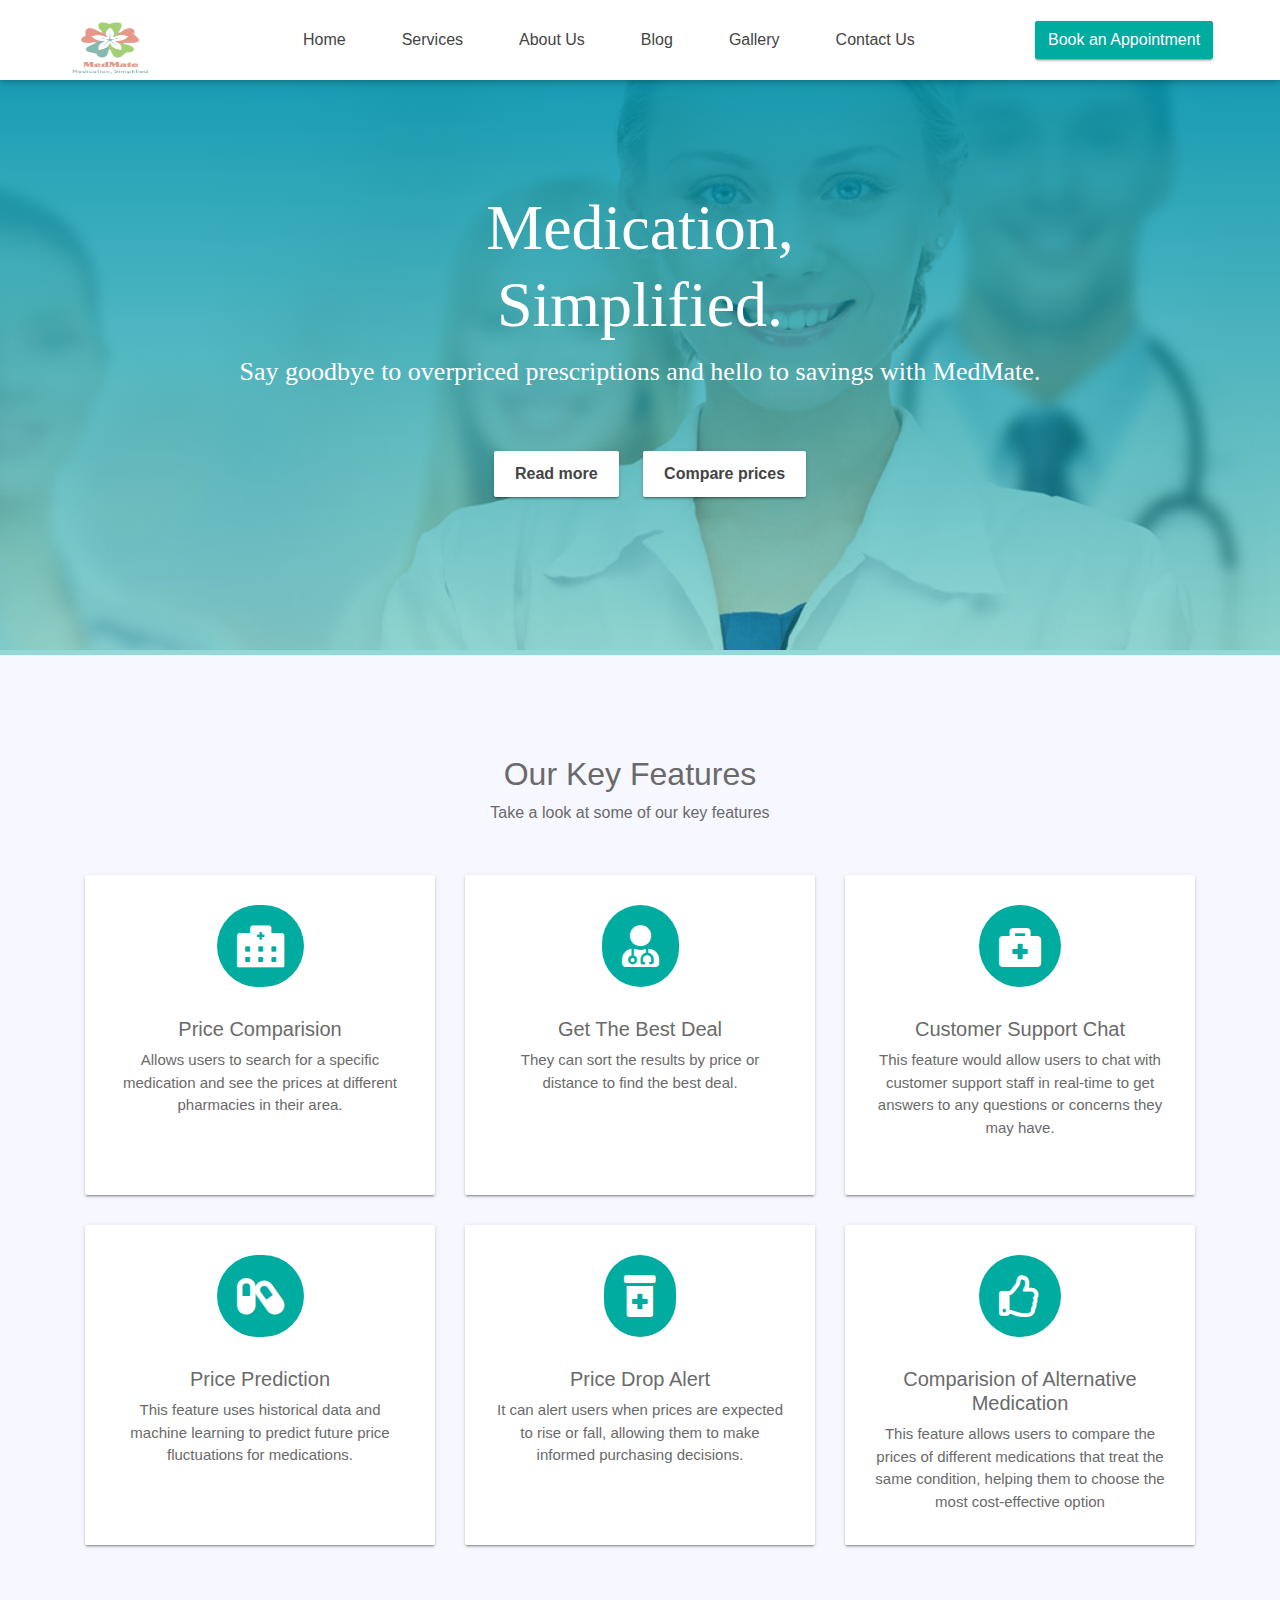
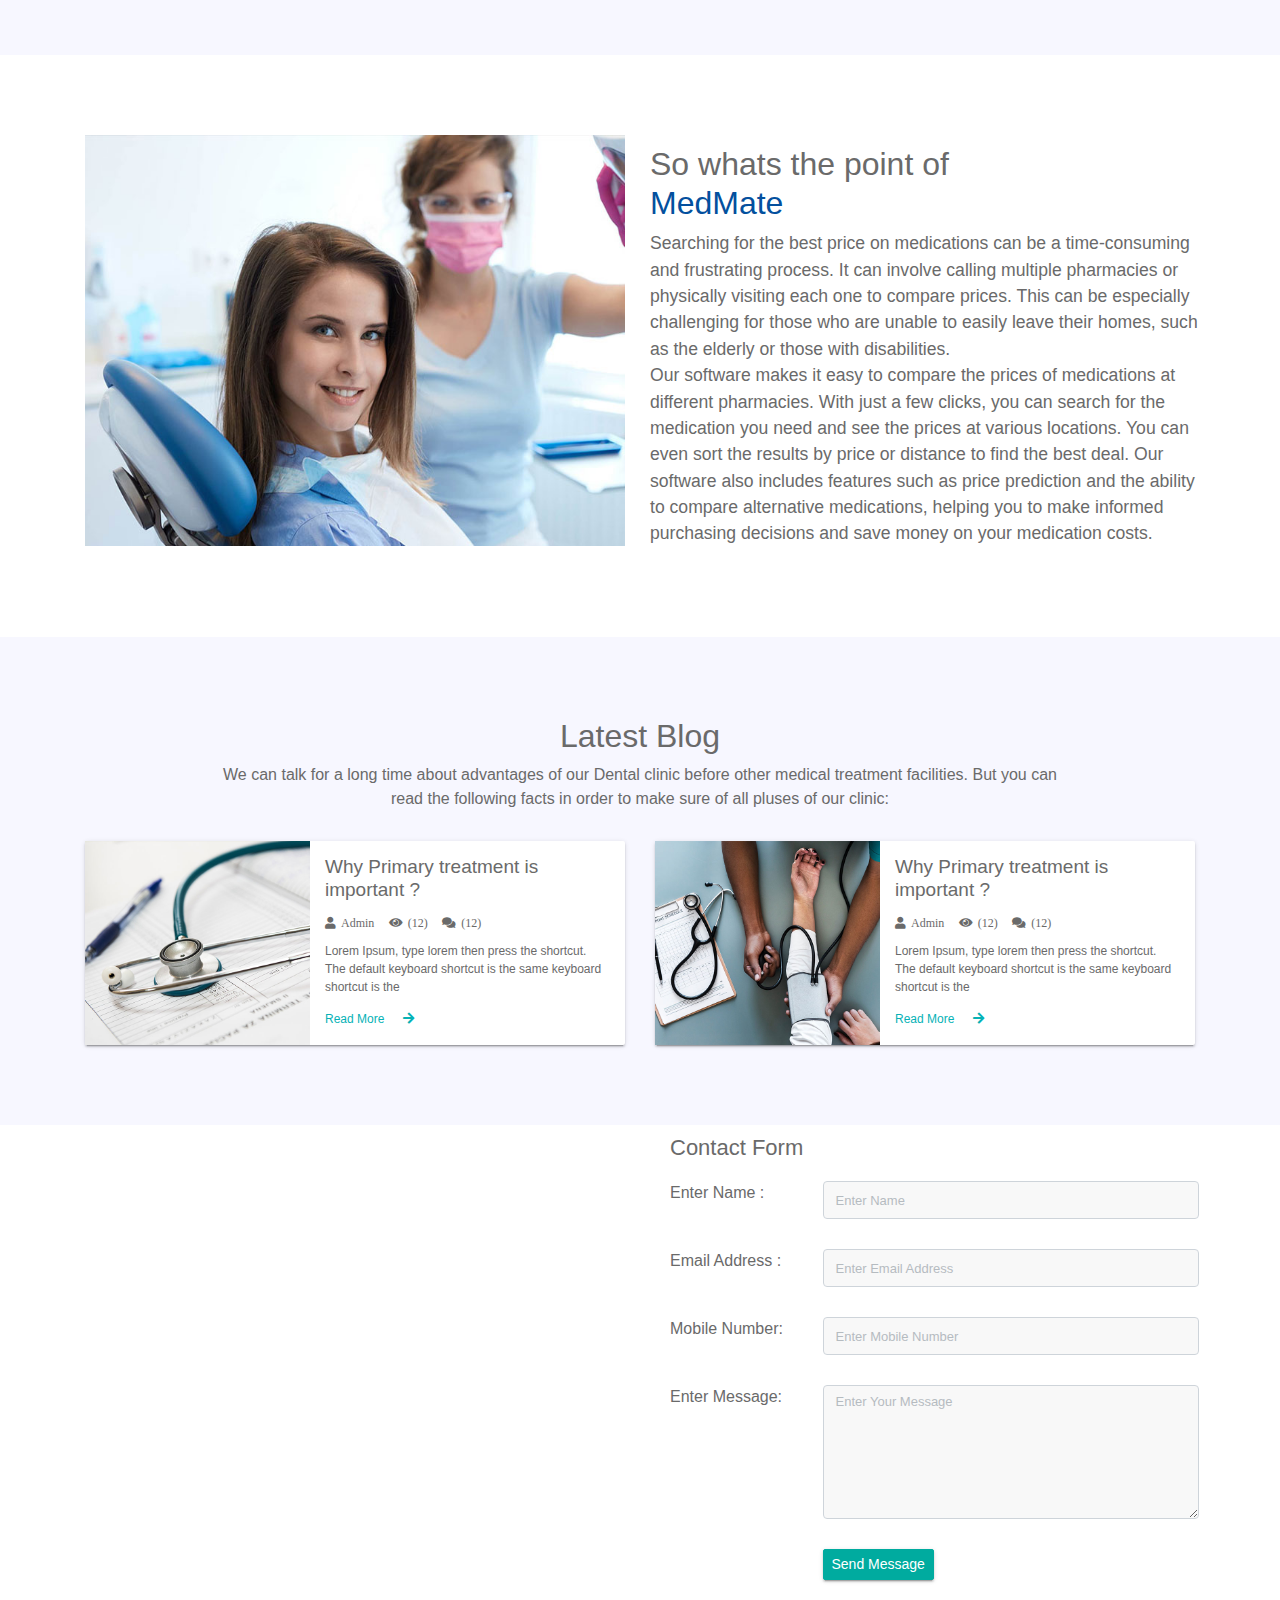
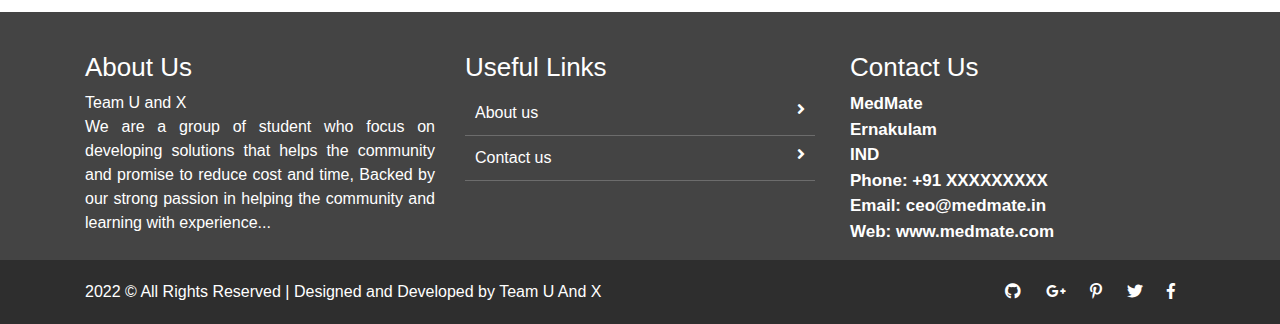
==== index.html @ 4f88c8b8 "first commit" ====
<!doctype html>
<html lang="en">

<head>
    <meta charset="utf-8">
    <meta name="viewport" content="width=device-width, initial-scale=1, shrink-to-fit=no">
    <title> MedMate</title>
    <link rel="shortcut icon" href="assets\images\title_logo.png" type="image/x-icon">
    <link rel="shortcut icon" href="assets/images/fav.jpg">
    <link rel="stylesheet" href="assets/css/bootstrap.min.css">
    <link rel="stylesheet" href="assets/css/fontawsom-all.min.css">
    <link rel="stylesheet" href="assets/plugins/slider/css/owl.carousel.min.css">
    <link rel="stylesheet" href="assets/plugins/slider/css/owl.theme.default.css">
    <link rel="stylesheet" type="text/css" href="assets/css/style.css" />
</head>

<body>

    <!--Header--->
    <header id="menu-jk">

        <div id="nav-head" class="header-nav">
            <div class="container">
                <div class="row">
                    <div class="col-lg-2 col-md-3 no-padding col-sm-12 nav-img">
                        <img src="assets/images/logo.jpg"  id="logo" alt="">
                        <a data-toggle="collapse" data-target="#menu" href="#menu"><i
                                class="fas d-block d-md-none small-menu fa-bars"></i></a>
                    </div>
                    <div id="menu" class="col-lg-8 col-md-9 d-none d-md-block nav-item">
                        <ul>
                            <li><a href="#">Home</a></li>
                            <li><a href="#services">Services</a></li>
                            <li><a href="#about_us">About Us</a></li>
                            <li><a href="#blog">Blog</a></li>
                            <li><a href="#gallery">Gallery</a></li>
                            <li><a href="#contact_us">Contact Us</a></li>
                        </ul>
                    </div>
                    <div class="col-sm-2 d-none d-lg-block appoint">
                        <form action="appointment.html"><button class="btn btn-success">Book an Appointment</button></form>
                    </div>
                </div>

            </div>
        </div>
    </header>


    <!--Slider-->
    <div class="slider container-fluid">
        <ul id="slider">
            <li data-active="1" data-background="assets/images/slider/slider_1.jpg">
                <div class="slider-layer">
                    <div class="container">
                        <h1 class="animated  fadeInRightBig ">Medication,<br>Simplified.</h1>
                        <p class="animated  fadeInLeftBig">Say goodbye to overpriced prescriptions and hello to savings
                            with MedMate.</p>
                        <span class="animated  fadeInLeftBig "></span>
                        <div class="animated fadeInUpBig buttn-row">
                            <div class="btn">Read more</div>
                            <div class="btn">Compare prices</div>
                        </div>
                    </div>
                </div>
            </li>

        </ul>
    </div>
    <!-- Key Features -->

    <section id="services" class="key-features">
        <div class="container">
            <div class="inner-title">

                <h2>Our Key Features</h2>
                <p>Take a look at some of our key features</p>
            </div>

            <div class="row">
                <div class="col-md-4 col-sm-6 "id="card" >
                    <div class="single-key">
                        <i class="fas fa-hospital-alt"></i>
                        <h5>Price Comparision</h5>
                        <p> Allows users to search for a specific medication and see the prices at different pharmacies
                            in their area.</p>
                    </div>
                </div>

                <div class="col-md-4 col-sm-6">
                    <div class="single-key">
                        <i class="fas fa-user-md"></i>
                        <h5>Get The Best Deal</h5>
                        <p> They can sort the results by price or distance to find the best deal.</p>
                    </div>
                </div>

                <div class="col-md-4 col-sm-6" >
                    <div class="single-key">
                        <i class="fas fa-briefcase-medical"></i>
                        <h5>Customer Support Chat</h5>
                        <p>This feature would allow users to chat with customer support staff in real-time to get
                            answers to any questions or concerns they may have.</p>
                    </div>
                </div>

                <div class="col-md-4 col-sm-6">
                    <div class="single-key">
                        <i class="fas fa-capsules"></i>
                        <h5>Price Prediction</h5>
                        <p>This feature uses historical data and machine learning to predict future price fluctuations
                            for medications.</p>
                    </div>
                </div>

                <div class="col-md-4 col-sm-6">
                    <div class="single-key">
                        <i class="fas fa-prescription-bottle-alt"></i>
                        <h5>Price Drop Alert</h5>
                        <p>It can alert users when prices are expected to rise or fall, allowing them to make informed
                            purchasing decisions.</p>
                    </div>
                </div>



                <div class="col-md-4 col-sm-6">
                    <div class="single-key">
                        <i class="far fa-thumbs-up"></i>
                        <h5>Comparision of Alternative Medication</h5>
                        <p>This feature allows users to compare the prices of different medications that treat the same
                            condition, helping them to choose the most cost-effective option</p>
                    </div>
                </div>
            </div>






        </div>

    </section>

    <!-- ################# With Medical Starts Here#######################--->

    <section id="about_us" class="with-medical">
        <div class="container">
            <div class="row">
                <div class="col-lg-6 col-md-12">
                    <img src="assets/images/why.jpg" alt="">
                </div>
                <div class="col-lg-6 col-md-12 txtr">
                    <h4>So whats the point of <br>
                        <span>MedMate</span>
                    </h4>
                    <p>Searching for the best price on medications can be a time-consuming and frustrating process. It
                        can involve calling multiple pharmacies or physically visiting each one to compare prices. This
                        can be especially challenging for those who are unable to easily leave their homes, such as the
                        elderly or those with disabilities.</p>
                    <p>Our software makes it easy to compare the prices of medications at different pharmacies. With
                        just a few clicks, you can search for the medication you need and see the prices at various
                        locations. You can even sort the results by price or distance to find the best deal. Our
                        software also includes features such as price prediction and the ability to compare alternative
                        medications, helping you to make informed purchasing decisions and save money on your medication
                        costs. </p>
                </div>

            </div>
        </div>
    </section>




    <!--  ************************* Blog Starts Here ************************** -->
    <div id="blog" class="blog">
        <div class="row session-title">
            <h2>Latest Blog</h2>
            <p>We can talk for a long time about advantages of our Dental clinic before other medical treatment
                facilities.
                But you can read the following facts in order to make sure of all pluses of our clinic:</p>
        </div>
        <div class="container">
            <div class="row">
                <div class="col-md-6 col-sm-12">
                    <div class="blog-singe no-margin row">
                        <div class="col-sm-5 blog-img-tab">
                            <img src="assets/images/blog/blog_01.jpg" alt="">
                        </div>
                        <div class="col-sm-7 blog-content-tab">
                            <h2>Why Primary treatment is important ?</h2>
                            <p><i class="fas fa-user"><small>Admin</small></i> <i
                                    class="fas fa-eye"><small>(12)</small></i> <i
                                    class="fas fa-comments"><small>(12)</small></i></p>
                            <p class="blog-desic">Lorem Ipsum, type lorem then press the shortcut. The default keyboard
                                shortcut is the same keyboard shortcut is the </p>
                            <a href="blog_single.html">Read More <i class="fas fa-arrow-right"></i></a>
                        </div>
                    </div>
                </div>
                <div class="col-md-6 col-sm-12">
                    <div class="blog-singe no-margin row">
                        <div class="col-sm-5 blog-img-tab">
                            <img src="assets/images/blog/blog_02.jpg" alt="">
                        </div>
                        <div class="col-sm-7 blog-content-tab">
                            <h2>Why Primary treatment is important ?</h2>
                            <p><i class="fas fa-user"><small>Admin</small></i> <i
                                    class="fas fa-eye"><small>(12)</small></i> <i
                                    class="fas fa-comments"><small>(12)</small></i></p>
                            <p class="blog-desic">Lorem Ipsum, type lorem then press the shortcut. The default keyboard
                                shortcut is the same keyboard shortcut is the </p>
                            <a href="blog_single.html">Read More <i class="fas fa-arrow-right"></i></a>
                        </div>
                    </div>
                </div>
            </div>
        </div>
    </div>

    <!-- ######## Blog End ####### -->

    <!--  ************************* Contact Us Starts Here ************************** -->

    <section id="contact_us" class="contact-us-single">
        <div class="row no-margin">
            <div class="col-sm-6 no-padding">
                <iframe style="width:100%"
                    src="https://www.google.com/maps/embed?pb=!1m14!1m12!1m3!1d249759.19784092825!2d79.10145254589841!3d12.009924873581818!2m3!1f0!2f0!3f0!3m2!1i1024!2i768!4f13.1!5e0!3m2!1sen!2sin!4v1448883859107"
                    height="480" frameborder="0" style="border:0" allowfullscreen></iframe>
            </div>
            <div class="col-sm-6 cop-ck">
                <h2>Contact Form</h2>
                <div class="row cf-ro">
                    <div class="col-sm-3"><label>Enter Name :</label></div>
                    <div class="col-sm-8"><input type="text" placeholder="Enter Name" name="name"
                            class="form-control input-sm"></div>
                </div>
                <div class="row cf-ro">
                    <div class="col-sm-3"><label>Email Address :</label></div>
                    <div class="col-sm-8"><input type="text" name="name" placeholder="Enter Email Address"
                            class="form-control input-sm"></div>
                </div>
                <div class="row cf-ro">
                    <div class="col-sm-3"><label>Mobile Number:</label></div>
                    <div class="col-sm-8"><input type="text" name="name" placeholder="Enter Mobile Number"
                            class="form-control input-sm"></div>
                </div>
                <div class="row cf-ro">
                    <div class="col-sm-3"><label>Enter Message:</label></div>
                    <div class="col-sm-8">
                        <textarea rows="5" placeholder="Enter Your Message" class="form-control input-sm"></textarea>
                    </div>
                </div>
                <div class="row cf-ro">
                    <div class="col-sm-3"><label></label></div>
                    <div class="col-sm-8">
                        <button class="btn btn-success btn-sm">Send Message</button>
                    </div>
                </div>
            </div>
        </div>
    </section>


    <!-- ################# Footer Starts Here#######################--->


    <footer class="footer">
        <div class="container">
            <div class="row">
                <div class="col-md-4 col-sm-12">
                    <h2>About Us</h2>
                    <p>
                        Team U and X
                    </p>
                    <p>We are a group of student who focus on developing solutions that helps the community and promise
                        to
                        reduce cost and
                        time, Backed by our strong passion in helping the community and learning with experience...
                    </p>
                </div>
                <div class="col-md-4 col-sm-12">
                    <h2>Useful Links</h2>
                    <ul class="list-unstyled link-list">
                        <li><a ui-sref="about" href="#/about">About us</a><i class="fa fa-angle-right"></i></li>
                        <li><a ui-sref="contact" href="#/contact">Contact us</a><i class="fa fa-angle-right"></i></li>
                    </ul>
                </div>
                <div class="col-md-4 col-sm-12 map-img">
                    <h2>Contact Us</h2>
                    <address class="md-margin-bottom-40">
                        MedMate <br>
                        Ernakulam <br>
                        IND <br>
                        Phone: +91 XXXXXXXXX <br>
                        Email: ceo@medmate.in<br>
                        Web: www.medmate.com
                    </address>

                </div>
            </div>
        </div>


    </footer>
    <div class="copy">
        <div class="container">
            <a href="index.html">2022 &copy; All Rights Reserved | Designed and Developed by
                Team U And X</a>

            <span>
                <a><i class="fab fa-github"></i></a>
                <a><i class="fab fa-google-plus-g"></i></a>
                <a><i class="fab fa-pinterest-p"></i></a>
                <a><i class="fab fa-twitter"></i></a>
                <a><i class="fab fa-facebook-f"></i></a>
            </span>
        </div>

    </div>

</body>

<script src="assets/js/jquery-3.2.1.min.js"></script>
<script src="assets/js/popper.min.js"></script>
<script src="assets/js/bootstrap.min.js"></script>
<script src="assets/plugins/scroll-fixed/jquery-scrolltofixed-min.js"></script>
<script src="assets/plugins/scroll-nav/js/jquery.easing.min.js"></script>
<script src="assets/plugins/scroll-nav/js/scrolling-nav.js"></script>
<script src="assets/js/script.js"></script>


</html>
---- assets/css/fontawsom-all.min.css ----
/*!
 * Font Awesome Free 5.3.1 by @fontawesome - https://fontawesome.com
 * License - https://fontawesome.com/license/free (Icons: CC BY 4.0, Fonts: SIL OFL 1.1, Code: MIT License)
 */
.fa,.fab,.fal,.far,.fas{-moz-osx-font-smoothing:grayscale;-webkit-font-smoothing:antialiased;display:inline-block;font-style:normal;font-variant:normal;text-rendering:auto;line-height:1}.fa-lg{font-size:1.33333em;line-height:.75em;vertical-align:-.0667em}.fa-xs{font-size:.75em}.fa-sm{font-size:.875em}.fa-1x{font-size:1em}.fa-2x{font-size:2em}.fa-3x{font-size:3em}.fa-4x{font-size:4em}.fa-5x{font-size:5em}.fa-6x{font-size:6em}.fa-7x{font-size:7em}.fa-8x{font-size:8em}.fa-9x{font-size:9em}.fa-10x{font-size:10em}.fa-fw{text-align:center;width:1.25em}.fa-ul{list-style-type:none;margin-left:2.5em;padding-left:0}.fa-ul>li{position:relative}.fa-li{left:-2em;position:absolute;text-align:center;width:2em;line-height:inherit}.fa-border{border:.08em solid #eee;border-radius:.1em;padding:.2em .25em .15em}.fa-pull-left{float:left}.fa-pull-right{float:right}.fa.fa-pull-left,.fab.fa-pull-left,.fal.fa-pull-left,.far.fa-pull-left,.fas.fa-pull-left{margin-right:.3em}.fa.fa-pull-right,.fab.fa-pull-right,.fal.fa-pull-right,.far.fa-pull-right,.fas.fa-pull-right{margin-left:.3em}.fa-spin{animation:fa-spin 2s infinite linear}.fa-pulse{animation:fa-spin 1s infinite steps(8)}@keyframes fa-spin{0%{transform:rotate(0deg)}to{transform:rotate(1turn)}}.fa-rotate-90{-ms-filter:"progid:DXImageTransform.Microsoft.BasicImage(rotation=1)";transform:rotate(90deg)}.fa-rotate-180{-ms-filter:"progid:DXImageTransform.Microsoft.BasicImage(rotation=2)";transform:rotate(180deg)}.fa-rotate-270{-ms-filter:"progid:DXImageTransform.Microsoft.BasicImage(rotation=3)";transform:rotate(270deg)}.fa-flip-horizontal{-ms-filter:"progid:DXImageTransform.Microsoft.BasicImage(rotation=0, mirror=1)";transform:scaleX(-1)}.fa-flip-vertical{transform:scaleY(-1)}.fa-flip-horizontal.fa-flip-vertical,.fa-flip-vertical{-ms-filter:"progid:DXImageTransform.Microsoft.BasicImage(rotation=2, mirror=1)"}.fa-flip-horizontal.fa-flip-vertical{transform:scale(-1)}:root .fa-flip-horizontal,:root .fa-flip-vertical,:root .fa-rotate-90,:root .fa-rotate-180,:root .fa-rotate-270{-webkit-filter:none;filter:none}.fa-stack{display:inline-block;height:2em;line-height:2em;position:relative;vertical-align:middle;width:2em}.fa-stack-1x,.fa-stack-2x{left:0;position:absolute;text-align:center;width:100%}.fa-stack-1x{line-height:inherit}.fa-stack-2x{font-size:2em}.fa-inverse{color:#fff}.fa-500px:before{content:"\f26e"}.fa-accessible-icon:before{content:"\f368"}.fa-accusoft:before{content:"\f369"}.fa-ad:before{content:"\f641"}.fa-address-book:before{content:"\f2b9"}.fa-address-card:before{content:"\f2bb"}.fa-adjust:before{content:"\f042"}.fa-adn:before{content:"\f170"}.fa-adversal:before{content:"\f36a"}.fa-affiliatetheme:before{content:"\f36b"}.fa-air-freshener:before{content:"\f5d0"}.fa-algolia:before{content:"\f36c"}.fa-align-center:before{content:"\f037"}.fa-align-justify:before{content:"\f039"}.fa-align-left:before{content:"\f036"}.fa-align-right:before{content:"\f038"}.fa-alipay:before{content:"\f642"}.fa-allergies:before{content:"\f461"}.fa-amazon:before{content:"\f270"}.fa-amazon-pay:before{content:"\f42c"}.fa-ambulance:before{content:"\f0f9"}.fa-american-sign-language-interpreting:before{content:"\f2a3"}.fa-amilia:before{content:"\f36d"}.fa-anchor:before{content:"\f13d"}.fa-android:before{content:"\f17b"}.fa-angellist:before{content:"\f209"}.fa-angle-double-down:before{content:"\f103"}.fa-angle-double-left:before{content:"\f100"}.fa-angle-double-right:before{content:"\f101"}.fa-angle-double-up:before{content:"\f102"}.fa-angle-down:before{content:"\f107"}.fa-angle-left:before{content:"\f104"}.fa-angle-right:before{content:"\f105"}.fa-angle-up:before{content:"\f106"}.fa-angry:before{content:"\f556"}.fa-angrycreative:before{content:"\f36e"}.fa-angular:before{content:"\f420"}.fa-ankh:before{content:"\f644"}.fa-app-store:before{content:"\f36f"}.fa-app-store-ios:before{content:"\f370"}.fa-apper:before{content:"\f371"}.fa-apple:before{content:"\f179"}.fa-apple-alt:before{content:"\f5d1"}.fa-apple-pay:before{content:"\f415"}.fa-archive:before{content:"\f187"}.fa-archway:before{content:"\f557"}.fa-arrow-alt-circle-down:before{content:"\f358"}.fa-arrow-alt-circle-left:before{content:"\f359"}.fa-arrow-alt-circle-right:before{content:"\f35a"}.fa-arrow-alt-circle-up:before{content:"\f35b"}.fa-arrow-circle-down:before{content:"\f0ab"}.fa-arrow-circle-left:before{content:"\f0a8"}.fa-arrow-circle-right:before{content:"\f0a9"}.fa-arrow-circle-up:before{content:"\f0aa"}.fa-arrow-down:before{content:"\f063"}.fa-arrow-left:before{content:"\f060"}.fa-arrow-right:before{content:"\f061"}.fa-arrow-up:before{content:"\f062"}.fa-arrows-alt:before{content:"\f0b2"}.fa-arrows-alt-h:before{content:"\f337"}.fa-arrows-alt-v:before{content:"\f338"}.fa-assistive-listening-systems:before{content:"\f2a2"}.fa-asterisk:before{content:"\f069"}.fa-asymmetrik:before{content:"\f372"}.fa-at:before{content:"\f1fa"}.fa-atlas:before{content:"\f558"}.fa-atom:before{content:"\f5d2"}.fa-audible:before{content:"\f373"}.fa-audio-description:before{content:"\f29e"}.fa-autoprefixer:before{content:"\f41c"}.fa-avianex:before{content:"\f374"}.fa-aviato:before{content:"\f421"}.fa-award:before{content:"\f559"}.fa-aws:before{content:"\f375"}.fa-backspace:before{content:"\f55a"}.fa-backward:before{content:"\f04a"}.fa-balance-scale:before{content:"\f24e"}.fa-ban:before{content:"\f05e"}.fa-band-aid:before{content:"\f462"}.fa-bandcamp:before{content:"\f2d5"}.fa-barcode:before{content:"\f02a"}.fa-bars:before{content:"\f0c9"}.fa-baseball-ball:before{content:"\f433"}.fa-basketball-ball:before{content:"\f434"}.fa-bath:before{content:"\f2cd"}.fa-battery-empty:before{content:"\f244"}.fa-battery-full:before{content:"\f240"}.fa-battery-half:before{content:"\f242"}.fa-battery-quarter:before{content:"\f243"}.fa-battery-three-quarters:before{content:"\f241"}.fa-bed:before{content:"\f236"}.fa-beer:before{content:"\f0fc"}.fa-behance:before{content:"\f1b4"}.fa-behance-square:before{content:"\f1b5"}.fa-bell:before{content:"\f0f3"}.fa-bell-slash:before{content:"\f1f6"}.fa-bezier-curve:before{content:"\f55b"}.fa-bible:before{content:"\f647"}.fa-bicycle:before{content:"\f206"}.fa-bimobject:before{content:"\f378"}.fa-binoculars:before{content:"\f1e5"}.fa-birthday-cake:before{content:"\f1fd"}.fa-bitbucket:before{content:"\f171"}.fa-bitcoin:before{content:"\f379"}.fa-bity:before{content:"\f37a"}.fa-black-tie:before{content:"\f27e"}.fa-blackberry:before{content:"\f37b"}.fa-blender:before{content:"\f517"}.fa-blind:before{content:"\f29d"}.fa-blogger:before{content:"\f37c"}.fa-blogger-b:before{content:"\f37d"}.fa-bluetooth:before{content:"\f293"}.fa-bluetooth-b:before{content:"\f294"}.fa-bold:before{content:"\f032"}.fa-bolt:before{content:"\f0e7"}.fa-bomb:before{content:"\f1e2"}.fa-bone:before{content:"\f5d7"}.fa-bong:before{content:"\f55c"}.fa-book:before{content:"\f02d"}.fa-book-open:before{content:"\f518"}.fa-book-reader:before{content:"\f5da"}.fa-bookmark:before{content:"\f02e"}.fa-bowling-ball:before{content:"\f436"}.fa-box:before{content:"\f466"}.fa-box-open:before{content:"\f49e"}.fa-boxes:before{content:"\f468"}.fa-braille:before{content:"\f2a1"}.fa-brain:before{content:"\f5dc"}.fa-briefcase:before{content:"\f0b1"}.fa-briefcase-medical:before{content:"\f469"}.fa-broadcast-tower:before{content:"\f519"}.fa-broom:before{content:"\f51a"}.fa-brush:before{content:"\f55d"}.fa-btc:before{content:"\f15a"}.fa-bug:before{content:"\f188"}.fa-building:before{content:"\f1ad"}.fa-bullhorn:before{content:"\f0a1"}.fa-bullseye:before{content:"\f140"}.fa-burn:before{content:"\f46a"}.fa-buromobelexperte:before{content:"\f37f"}.fa-bus:before{content:"\f207"}.fa-bus-alt:before{content:"\f55e"}.fa-business-time:before{content:"\f64a"}.fa-buysellads:before{content:"\f20d"}.fa-calculator:before{content:"\f1ec"}.fa-calendar:before{content:"\f133"}.fa-calendar-alt:before{content:"\f073"}.fa-calendar-check:before{content:"\f274"}.fa-calendar-minus:before{content:"\f272"}.fa-calendar-plus:before{content:"\f271"}.fa-calendar-times:before{content:"\f273"}.fa-camera:before{content:"\f030"}.fa-camera-retro:before{content:"\f083"}.fa-cannabis:before{content:"\f55f"}.fa-capsules:before{content:"\f46b"}.fa-car:before{content:"\f1b9"}.fa-car-alt:before{content:"\f5de"}.fa-car-battery:before{content:"\f5df"}.fa-car-crash:before{content:"\f5e1"}.fa-car-side:before{content:"\f5e4"}.fa-caret-down:before{content:"\f0d7"}.fa-caret-left:before{content:"\f0d9"}.fa-caret-right:before{content:"\f0da"}.fa-caret-square-down:before{content:"\f150"}.fa-caret-square-left:before{content:"\f191"}.fa-caret-square-right:before{content:"\f152"}.fa-caret-square-up:before{content:"\f151"}.fa-caret-up:before{content:"\f0d8"}.fa-cart-arrow-down:before{content:"\f218"}.fa-cart-plus:before{content:"\f217"}.fa-cc-amazon-pay:before{content:"\f42d"}.fa-cc-amex:before{content:"\f1f3"}.fa-cc-apple-pay:before{content:"\f416"}.fa-cc-diners-club:before{content:"\f24c"}.fa-cc-discover:before{content:"\f1f2"}.fa-cc-jcb:before{content:"\f24b"}.fa-cc-mastercard:before{content:"\f1f1"}.fa-cc-paypal:before{content:"\f1f4"}.fa-cc-stripe:before{content:"\f1f5"}.fa-cc-visa:before{content:"\f1f0"}.fa-centercode:before{content:"\f380"}.fa-certificate:before{content:"\f0a3"}.fa-chalkboard:before{content:"\f51b"}.fa-chalkboard-teacher:before{content:"\f51c"}.fa-charging-station:before{content:"\f5e7"}.fa-chart-area:before{content:"\f1fe"}.fa-chart-bar:before{content:"\f080"}.fa-chart-line:before{content:"\f201"}.fa-chart-pie:before{content:"\f200"}.fa-check:before{content:"\f00c"}.fa-check-circle:before{content:"\f058"}.fa-check-double:before{content:"\f560"}.fa-check-square:before{content:"\f14a"}.fa-chess:before{content:"\f439"}.fa-chess-bishop:before{content:"\f43a"}.fa-chess-board:before{content:"\f43c"}.fa-chess-king:before{content:"\f43f"}.fa-chess-knight:before{content:"\f441"}.fa-chess-pawn:before{content:"\f443"}.fa-chess-queen:before{content:"\f445"}.fa-chess-rook:before{content:"\f447"}.fa-chevron-circle-down:before{content:"\f13a"}.fa-chevron-circle-left:before{content:"\f137"}.fa-chevron-circle-right:before{content:"\f138"}.fa-chevron-circle-up:before{content:"\f139"}.fa-chevron-down:before{content:"\f078"}.fa-chevron-left:before{content:"\f053"}.fa-chevron-right:before{content:"\f054"}.fa-chevron-up:before{content:"\f077"}.fa-child:before{content:"\f1ae"}.fa-chrome:before{content:"\f268"}.fa-church:before{content:"\f51d"}.fa-circle:before{content:"\f111"}.fa-circle-notch:before{content:"\f1ce"}.fa-city:before{content:"\f64f"}.fa-clipboard:before{content:"\f328"}.fa-clipboard-check:before{content:"\f46c"}.fa-clipboard-list:before{content:"\f46d"}.fa-clock:before{content:"\f017"}.fa-clone:before{content:"\f24d"}.fa-closed-captioning:before{content:"\f20a"}.fa-cloud:before{content:"\f0c2"}.fa-cloud-download-alt:before{content:"\f381"}.fa-cloud-upload-alt:before{content:"\f382"}.fa-cloudscale:before{content:"\f383"}.fa-cloudsmith:before{content:"\f384"}.fa-cloudversify:before{content:"\f385"}.fa-cocktail:before{content:"\f561"}.fa-code:before{content:"\f121"}.fa-code-branch:before{content:"\f126"}.fa-codepen:before{content:"\f1cb"}.fa-codiepie:before{content:"\f284"}.fa-coffee:before{content:"\f0f4"}.fa-cog:before{content:"\f013"}.fa-cogs:before{content:"\f085"}.fa-coins:before{content:"\f51e"}.fa-columns:before{content:"\f0db"}.fa-comment:before{content:"\f075"}.fa-comment-alt:before{content:"\f27a"}.fa-comment-dollar:before{content:"\f651"}.fa-comment-dots:before{content:"\f4ad"}.fa-comment-slash:before{content:"\f4b3"}.fa-comments:before{content:"\f086"}.fa-comments-dollar:before{content:"\f653"}.fa-compact-disc:before{content:"\f51f"}.fa-compass:before{content:"\f14e"}.fa-compress:before{content:"\f066"}.fa-concierge-bell:before{content:"\f562"}.fa-connectdevelop:before{content:"\f20e"}.fa-contao:before{content:"\f26d"}.fa-cookie:before{content:"\f563"}.fa-cookie-bite:before{content:"\f564"}.fa-copy:before{content:"\f0c5"}.fa-copyright:before{content:"\f1f9"}.fa-couch:before{content:"\f4b8"}.fa-cpanel:before{content:"\f388"}.fa-creative-commons:before{content:"\f25e"}.fa-creative-commons-by:before{content:"\f4e7"}.fa-creative-commons-nc:before{content:"\f4e8"}.fa-creative-commons-nc-eu:before{content:"\f4e9"}.fa-creative-commons-nc-jp:before{content:"\f4ea"}.fa-creative-commons-nd:before{content:"\f4eb"}.fa-creative-commons-pd:before{content:"\f4ec"}.fa-creative-commons-pd-alt:before{content:"\f4ed"}.fa-creative-commons-remix:before{content:"\f4ee"}.fa-creative-commons-sa:before{content:"\f4ef"}.fa-creative-commons-sampling:before{content:"\f4f0"}.fa-creative-commons-sampling-plus:before{content:"\f4f1"}.fa-creative-commons-share:before{content:"\f4f2"}.fa-credit-card:before{content:"\f09d"}.fa-crop:before{content:"\f125"}.fa-crop-alt:before{content:"\f565"}.fa-cross:before{content:"\f654"}.fa-crosshairs:before{content:"\f05b"}.fa-crow:before{content:"\f520"}.fa-crown:before{content:"\f521"}.fa-css3:before{content:"\f13c"}.fa-css3-alt:before{content:"\f38b"}.fa-cube:before{content:"\f1b2"}.fa-cubes:before{content:"\f1b3"}.fa-cut:before{content:"\f0c4"}.fa-cuttlefish:before{content:"\f38c"}.fa-d-and-d:before{content:"\f38d"}.fa-dashcube:before{content:"\f210"}.fa-database:before{content:"\f1c0"}.fa-deaf:before{content:"\f2a4"}.fa-delicious:before{content:"\f1a5"}.fa-deploydog:before{content:"\f38e"}.fa-deskpro:before{content:"\f38f"}.fa-desktop:before{content:"\f108"}.fa-deviantart:before{content:"\f1bd"}.fa-dharmachakra:before{content:"\f655"}.fa-diagnoses:before{content:"\f470"}.fa-dice:before{content:"\f522"}.fa-dice-five:before{content:"\f523"}.fa-dice-four:before{content:"\f524"}.fa-dice-one:before{content:"\f525"}.fa-dice-six:before{content:"\f526"}.fa-dice-three:before{content:"\f527"}.fa-dice-two:before{content:"\f528"}.fa-digg:before{content:"\f1a6"}.fa-digital-ocean:before{content:"\f391"}.fa-digital-tachograph:before{content:"\f566"}.fa-directions:before{content:"\f5eb"}.fa-discord:before{content:"\f392"}.fa-discourse:before{content:"\f393"}.fa-divide:before{content:"\f529"}.fa-dizzy:before{content:"\f567"}.fa-dna:before{content:"\f471"}.fa-dochub:before{content:"\f394"}.fa-docker:before{content:"\f395"}.fa-dollar-sign:before{content:"\f155"}.fa-dolly:before{content:"\f472"}.fa-dolly-flatbed:before{content:"\f474"}.fa-donate:before{content:"\f4b9"}.fa-door-closed:before{content:"\f52a"}.fa-door-open:before{content:"\f52b"}.fa-dot-circle:before{content:"\f192"}.fa-dove:before{content:"\f4ba"}.fa-download:before{content:"\f019"}.fa-draft2digital:before{content:"\f396"}.fa-drafting-compass:before{content:"\f568"}.fa-draw-polygon:before{content:"\f5ee"}.fa-dribbble:before{content:"\f17d"}.fa-dribbble-square:before{content:"\f397"}.fa-dropbox:before{content:"\f16b"}.fa-drum:before{content:"\f569"}.fa-drum-steelpan:before{content:"\f56a"}.fa-drupal:before{content:"\f1a9"}.fa-dumbbell:before{content:"\f44b"}.fa-dyalog:before{content:"\f399"}.fa-earlybirds:before{content:"\f39a"}.fa-ebay:before{content:"\f4f4"}.fa-edge:before{content:"\f282"}.fa-edit:before{content:"\f044"}.fa-eject:before{content:"\f052"}.fa-elementor:before{content:"\f430"}.fa-ellipsis-h:before{content:"\f141"}.fa-ellipsis-v:before{content:"\f142"}.fa-ello:before{content:"\f5f1"}.fa-ember:before{content:"\f423"}.fa-empire:before{content:"\f1d1"}.fa-envelope:before{content:"\f0e0"}.fa-envelope-open:before{content:"\f2b6"}.fa-envelope-open-text:before{content:"\f658"}.fa-envelope-square:before{content:"\f199"}.fa-envira:before{content:"\f299"}.fa-equals:before{content:"\f52c"}.fa-eraser:before{content:"\f12d"}.fa-erlang:before{content:"\f39d"}.fa-ethereum:before{content:"\f42e"}.fa-etsy:before{content:"\f2d7"}.fa-euro-sign:before{content:"\f153"}.fa-exchange-alt:before{content:"\f362"}.fa-exclamation:before{content:"\f12a"}.fa-exclamation-circle:before{content:"\f06a"}.fa-exclamation-triangle:before{content:"\f071"}.fa-expand:before{content:"\f065"}.fa-expand-arrows-alt:before{content:"\f31e"}.fa-expeditedssl:before{content:"\f23e"}.fa-external-link-alt:before{content:"\f35d"}.fa-external-link-square-alt:before{content:"\f360"}.fa-eye:before{content:"\f06e"}.fa-eye-dropper:before{content:"\f1fb"}.fa-eye-slash:before{content:"\f070"}.fa-facebook:before{content:"\f09a"}.fa-facebook-f:before{content:"\f39e"}.fa-facebook-messenger:before{content:"\f39f"}.fa-facebook-square:before{content:"\f082"}.fa-fast-backward:before{content:"\f049"}.fa-fast-forward:before{content:"\f050"}.fa-fax:before{content:"\f1ac"}.fa-feather:before{content:"\f52d"}.fa-feather-alt:before{content:"\f56b"}.fa-female:before{content:"\f182"}.fa-fighter-jet:before{content:"\f0fb"}.fa-file:before{content:"\f15b"}.fa-file-alt:before{content:"\f15c"}.fa-file-archive:before{content:"\f1c6"}.fa-file-audio:before{content:"\f1c7"}.fa-file-code:before{content:"\f1c9"}.fa-file-contract:before{content:"\f56c"}.fa-file-download:before{content:"\f56d"}.fa-file-excel:before{content:"\f1c3"}.fa-file-export:before{content:"\f56e"}.fa-file-image:before{content:"\f1c5"}.fa-file-import:before{content:"\f56f"}.fa-file-invoice:before{content:"\f570"}.fa-file-invoice-dollar:before{content:"\f571"}.fa-file-medical:before{content:"\f477"}.fa-file-medical-alt:before{content:"\f478"}.fa-file-pdf:before{content:"\f1c1"}.fa-file-powerpoint:before{content:"\f1c4"}.fa-file-prescription:before{content:"\f572"}.fa-file-signature:before{content:"\f573"}.fa-file-upload:before{content:"\f574"}.fa-file-video:before{content:"\f1c8"}.fa-file-word:before{content:"\f1c2"}.fa-fill:before{content:"\f575"}.fa-fill-drip:before{content:"\f576"}.fa-film:before{content:"\f008"}.fa-filter:before{content:"\f0b0"}.fa-fingerprint:before{content:"\f577"}.fa-fire:before{content:"\f06d"}.fa-fire-extinguisher:before{content:"\f134"}.fa-firefox:before{content:"\f269"}.fa-first-aid:before{content:"\f479"}.fa-first-order:before{content:"\f2b0"}.fa-first-order-alt:before{content:"\f50a"}.fa-firstdraft:before{content:"\f3a1"}.fa-fish:before{content:"\f578"}.fa-flag:before{content:"\f024"}.fa-flag-checkered:before{content:"\f11e"}.fa-flask:before{content:"\f0c3"}.fa-flickr:before{content:"\f16e"}.fa-flipboard:before{content:"\f44d"}.fa-flushed:before{content:"\f579"}.fa-fly:before{content:"\f417"}.fa-folder:before{content:"\f07b"}.fa-folder-minus:before{content:"\f65d"}.fa-folder-open:before{content:"\f07c"}.fa-folder-plus:before{content:"\f65e"}.fa-font:before{content:"\f031"}.fa-font-awesome:before{content:"\f2b4"}.fa-font-awesome-alt:before{content:"\f35c"}.fa-font-awesome-flag:before{content:"\f425"}.fa-font-awesome-logo-full:before{content:"\f4e6"}.fa-fonticons:before{content:"\f280"}.fa-fonticons-fi:before{content:"\f3a2"}.fa-football-ball:before{content:"\f44e"}.fa-fort-awesome:before{content:"\f286"}.fa-fort-awesome-alt:before{content:"\f3a3"}.fa-forumbee:before{content:"\f211"}.fa-forward:before{content:"\f04e"}.fa-foursquare:before{content:"\f180"}.fa-free-code-camp:before{content:"\f2c5"}.fa-freebsd:before{content:"\f3a4"}.fa-frog:before{content:"\f52e"}.fa-frown:before{content:"\f119"}.fa-frown-open:before{content:"\f57a"}.fa-fulcrum:before{content:"\f50b"}.fa-funnel-dollar:before{content:"\f662"}.fa-futbol:before{content:"\f1e3"}.fa-galactic-republic:before{content:"\f50c"}.fa-galactic-senate:before{content:"\f50d"}.fa-gamepad:before{content:"\f11b"}.fa-gas-pump:before{content:"\f52f"}.fa-gavel:before{content:"\f0e3"}.fa-gem:before{content:"\f3a5"}.fa-genderless:before{content:"\f22d"}.fa-get-pocket:before{content:"\f265"}.fa-gg:before{content:"\f260"}.fa-gg-circle:before{content:"\f261"}.fa-gift:before{content:"\f06b"}.fa-git:before{content:"\f1d3"}.fa-git-square:before{content:"\f1d2"}.fa-github:before{content:"\f09b"}.fa-github-alt:before{content:"\f113"}.fa-github-square:before{content:"\f092"}.fa-gitkraken:before{content:"\f3a6"}.fa-gitlab:before{content:"\f296"}.fa-gitter:before{content:"\f426"}.fa-glass-martini:before{content:"\f000"}.fa-glass-martini-alt:before{content:"\f57b"}.fa-glasses:before{content:"\f530"}.fa-glide:before{content:"\f2a5"}.fa-glide-g:before{content:"\f2a6"}.fa-globe:before{content:"\f0ac"}.fa-globe-africa:before{content:"\f57c"}.fa-globe-americas:before{content:"\f57d"}.fa-globe-asia:before{content:"\f57e"}.fa-gofore:before{content:"\f3a7"}.fa-golf-ball:before{content:"\f450"}.fa-goodreads:before{content:"\f3a8"}.fa-goodreads-g:before{content:"\f3a9"}.fa-google:before{content:"\f1a0"}.fa-google-drive:before{content:"\f3aa"}.fa-google-play:before{content:"\f3ab"}.fa-google-plus:before{content:"\f2b3"}.fa-google-plus-g:before{content:"\f0d5"}.fa-google-plus-square:before{content:"\f0d4"}.fa-google-wallet:before{content:"\f1ee"}.fa-gopuram:before{content:"\f664"}.fa-graduation-cap:before{content:"\f19d"}.fa-gratipay:before{content:"\f184"}.fa-grav:before{content:"\f2d6"}.fa-greater-than:before{content:"\f531"}.fa-greater-than-equal:before{content:"\f532"}.fa-grimace:before{content:"\f57f"}.fa-grin:before{content:"\f580"}.fa-grin-alt:before{content:"\f581"}.fa-grin-beam:before{content:"\f582"}.fa-grin-beam-sweat:before{content:"\f583"}.fa-grin-hearts:before{content:"\f584"}.fa-grin-squint:before{content:"\f585"}.fa-grin-squint-tears:before{content:"\f586"}.fa-grin-stars:before{content:"\f587"}.fa-grin-tears:before{content:"\f588"}.fa-grin-tongue:before{content:"\f589"}.fa-grin-tongue-squint:before{content:"\f58a"}.fa-grin-tongue-wink:before{content:"\f58b"}.fa-grin-wink:before{content:"\f58c"}.fa-grip-horizontal:before{content:"\f58d"}.fa-grip-vertical:before{content:"\f58e"}.fa-gripfire:before{content:"\f3ac"}.fa-grunt:before{content:"\f3ad"}.fa-gulp:before{content:"\f3ae"}.fa-h-square:before{content:"\f0fd"}.fa-hacker-news:before{content:"\f1d4"}.fa-hacker-news-square:before{content:"\f3af"}.fa-hackerrank:before{content:"\f5f7"}.fa-hamsa:before{content:"\f665"}.fa-hand-holding:before{content:"\f4bd"}.fa-hand-holding-heart:before{content:"\f4be"}.fa-hand-holding-usd:before{content:"\f4c0"}.fa-hand-lizard:before{content:"\f258"}.fa-hand-paper:before{content:"\f256"}.fa-hand-peace:before{content:"\f25b"}.fa-hand-point-down:before{content:"\f0a7"}.fa-hand-point-left:before{content:"\f0a5"}.fa-hand-point-right:before{content:"\f0a4"}.fa-hand-point-up:before{content:"\f0a6"}.fa-hand-pointer:before{content:"\f25a"}.fa-hand-rock:before{content:"\f255"}.fa-hand-scissors:before{content:"\f257"}.fa-hand-spock:before{content:"\f259"}.fa-hands:before{content:"\f4c2"}.fa-hands-helping:before{content:"\f4c4"}.fa-handshake:before{content:"\f2b5"}.fa-hashtag:before{content:"\f292"}.fa-haykal:before{content:"\f666"}.fa-hdd:before{content:"\f0a0"}.fa-heading:before{content:"\f1dc"}.fa-headphones:before{content:"\f025"}.fa-headphones-alt:before{content:"\f58f"}.fa-headset:before{content:"\f590"}.fa-heart:before{content:"\f004"}.fa-heartbeat:before{content:"\f21e"}.fa-helicopter:before{content:"\f533"}.fa-highlighter:before{content:"\f591"}.fa-hips:before{content:"\f452"}.fa-hire-a-helper:before{content:"\f3b0"}.fa-history:before{content:"\f1da"}.fa-hockey-puck:before{content:"\f453"}.fa-home:before{content:"\f015"}.fa-hooli:before{content:"\f427"}.fa-hornbill:before{content:"\f592"}.fa-hospital:before{content:"\f0f8"}.fa-hospital-alt:before{content:"\f47d"}.fa-hospital-symbol:before{content:"\f47e"}.fa-hot-tub:before{content:"\f593"}.fa-hotel:before{content:"\f594"}.fa-hotjar:before{content:"\f3b1"}.fa-hourglass:before{content:"\f254"}.fa-hourglass-end:before{content:"\f253"}.fa-hourglass-half:before{content:"\f252"}.fa-hourglass-start:before{content:"\f251"}.fa-houzz:before{content:"\f27c"}.fa-html5:before{content:"\f13b"}.fa-hubspot:before{content:"\f3b2"}.fa-i-cursor:before{content:"\f246"}.fa-id-badge:before{content:"\f2c1"}.fa-id-card:before{content:"\f2c2"}.fa-id-card-alt:before{content:"\f47f"}.fa-image:before{content:"\f03e"}.fa-images:before{content:"\f302"}.fa-imdb:before{content:"\f2d8"}.fa-inbox:before{content:"\f01c"}.fa-indent:before{content:"\f03c"}.fa-industry:before{content:"\f275"}.fa-infinity:before{content:"\f534"}.fa-info:before{content:"\f129"}.fa-info-circle:before{content:"\f05a"}.fa-instagram:before{content:"\f16d"}.fa-internet-explorer:before{content:"\f26b"}.fa-ioxhost:before{content:"\f208"}.fa-italic:before{content:"\f033"}.fa-itunes:before{content:"\f3b4"}.fa-itunes-note:before{content:"\f3b5"}.fa-java:before{content:"\f4e4"}.fa-jedi:before{content:"\f669"}.fa-jedi-order:before{content:"\f50e"}.fa-jenkins:before{content:"\f3b6"}.fa-joget:before{content:"\f3b7"}.fa-joint:before{content:"\f595"}.fa-joomla:before{content:"\f1aa"}.fa-journal-whills:before{content:"\f66a"}.fa-js:before{content:"\f3b8"}.fa-js-square:before{content:"\f3b9"}.fa-jsfiddle:before{content:"\f1cc"}.fa-kaaba:before{content:"\f66b"}.fa-kaggle:before{content:"\f5fa"}.fa-key:before{content:"\f084"}.fa-keybase:before{content:"\f4f5"}.fa-keyboard:before{content:"\f11c"}.fa-keycdn:before{content:"\f3ba"}.fa-khanda:before{content:"\f66d"}.fa-kickstarter:before{content:"\f3bb"}.fa-kickstarter-k:before{content:"\f3bc"}.fa-kiss:before{content:"\f596"}.fa-kiss-beam:before{content:"\f597"}.fa-kiss-wink-heart:before{content:"\f598"}.fa-kiwi-bird:before{content:"\f535"}.fa-korvue:before{content:"\f42f"}.fa-landmark:before{content:"\f66f"}.fa-language:before{content:"\f1ab"}.fa-laptop:before{content:"\f109"}.fa-laptop-code:before{content:"\f5fc"}.fa-laravel:before{content:"\f3bd"}.fa-lastfm:before{content:"\f202"}.fa-lastfm-square:before{content:"\f203"}.fa-laugh:before{content:"\f599"}.fa-laugh-beam:before{content:"\f59a"}.fa-laugh-squint:before{content:"\f59b"}.fa-laugh-wink:before{content:"\f59c"}.fa-layer-group:before{content:"\f5fd"}.fa-leaf:before{content:"\f06c"}.fa-leanpub:before{content:"\f212"}.fa-lemon:before{content:"\f094"}.fa-less:before{content:"\f41d"}.fa-less-than:before{content:"\f536"}.fa-less-than-equal:before{content:"\f537"}.fa-level-down-alt:before{content:"\f3be"}.fa-level-up-alt:before{content:"\f3bf"}.fa-life-ring:before{content:"\f1cd"}.fa-lightbulb:before{content:"\f0eb"}.fa-line:before{content:"\f3c0"}.fa-link:before{content:"\f0c1"}.fa-linkedin:before{content:"\f08c"}.fa-linkedin-in:before{content:"\f0e1"}.fa-linode:before{content:"\f2b8"}.fa-linux:before{content:"\f17c"}.fa-lira-sign:before{content:"\f195"}.fa-list:before{content:"\f03a"}.fa-list-alt:before{content:"\f022"}.fa-list-ol:before{content:"\f0cb"}.fa-list-ul:before{content:"\f0ca"}.fa-location-arrow:before{content:"\f124"}.fa-lock:before{content:"\f023"}.fa-lock-open:before{content:"\f3c1"}.fa-long-arrow-alt-down:before{content:"\f309"}.fa-long-arrow-alt-left:before{content:"\f30a"}.fa-long-arrow-alt-right:before{content:"\f30b"}.fa-long-arrow-alt-up:before{content:"\f30c"}.fa-low-vision:before{content:"\f2a8"}.fa-luggage-cart:before{content:"\f59d"}.fa-lyft:before{content:"\f3c3"}.fa-magento:before{content:"\f3c4"}.fa-magic:before{content:"\f0d0"}.fa-magnet:before{content:"\f076"}.fa-mail-bulk:before{content:"\f674"}.fa-mailchimp:before{content:"\f59e"}.fa-male:before{content:"\f183"}.fa-mandalorian:before{content:"\f50f"}.fa-map:before{content:"\f279"}.fa-map-marked:before{content:"\f59f"}.fa-map-marked-alt:before{content:"\f5a0"}.fa-map-marker:before{content:"\f041"}.fa-map-marker-alt:before{content:"\f3c5"}.fa-map-pin:before{content:"\f276"}.fa-map-signs:before{content:"\f277"}.fa-markdown:before{content:"\f60f"}.fa-marker:before{content:"\f5a1"}.fa-mars:before{content:"\f222"}.fa-mars-double:before{content:"\f227"}.fa-mars-stroke:before{content:"\f229"}.fa-mars-stroke-h:before{content:"\f22b"}.fa-mars-stroke-v:before{content:"\f22a"}.fa-mastodon:before{content:"\f4f6"}.fa-maxcdn:before{content:"\f136"}.fa-medal:before{content:"\f5a2"}.fa-medapps:before{content:"\f3c6"}.fa-medium:before{content:"\f23a"}.fa-medium-m:before{content:"\f3c7"}.fa-medkit:before{content:"\f0fa"}.fa-medrt:before{content:"\f3c8"}.fa-meetup:before{content:"\f2e0"}.fa-megaport:before{content:"\f5a3"}.fa-meh:before{content:"\f11a"}.fa-meh-blank:before{content:"\f5a4"}.fa-meh-rolling-eyes:before{content:"\f5a5"}.fa-memory:before{content:"\f538"}.fa-menorah:before{content:"\f676"}.fa-mercury:before{content:"\f223"}.fa-microchip:before{content:"\f2db"}.fa-microphone:before{content:"\f130"}.fa-microphone-alt:before{content:"\f3c9"}.fa-microphone-alt-slash:before{content:"\f539"}.fa-microphone-slash:before{content:"\f131"}.fa-microscope:before{content:"\f610"}.fa-microsoft:before{content:"\f3ca"}.fa-minus:before{content:"\f068"}.fa-minus-circle:before{content:"\f056"}.fa-minus-square:before{content:"\f146"}.fa-mix:before{content:"\f3cb"}.fa-mixcloud:before{content:"\f289"}.fa-mizuni:before{content:"\f3cc"}.fa-mobile:before{content:"\f10b"}.fa-mobile-alt:before{content:"\f3cd"}.fa-modx:before{content:"\f285"}.fa-monero:before{content:"\f3d0"}.fa-money-bill:before{content:"\f0d6"}.fa-money-bill-alt:before{content:"\f3d1"}.fa-money-bill-wave:before{content:"\f53a"}.fa-money-bill-wave-alt:before{content:"\f53b"}.fa-money-check:before{content:"\f53c"}.fa-money-check-alt:before{content:"\f53d"}.fa-monument:before{content:"\f5a6"}.fa-moon:before{content:"\f186"}.fa-mortar-pestle:before{content:"\f5a7"}.fa-mosque:before{content:"\f678"}.fa-motorcycle:before{content:"\f21c"}.fa-mouse-pointer:before{content:"\f245"}.fa-music:before{content:"\f001"}.fa-napster:before{content:"\f3d2"}.fa-neos:before{content:"\f612"}.fa-neuter:before{content:"\f22c"}.fa-newspaper:before{content:"\f1ea"}.fa-nimblr:before{content:"\f5a8"}.fa-nintendo-switch:before{content:"\f418"}.fa-node:before{content:"\f419"}.fa-node-js:before{content:"\f3d3"}.fa-not-equal:before{content:"\f53e"}.fa-notes-medical:before{content:"\f481"}.fa-npm:before{content:"\f3d4"}.fa-ns8:before{content:"\f3d5"}.fa-nutritionix:before{content:"\f3d6"}.fa-object-group:before{content:"\f247"}.fa-object-ungroup:before{content:"\f248"}.fa-odnoklassniki:before{content:"\f263"}.fa-odnoklassniki-square:before{content:"\f264"}.fa-oil-can:before{content:"\f613"}.fa-old-republic:before{content:"\f510"}.fa-om:before{content:"\f679"}.fa-opencart:before{content:"\f23d"}.fa-openid:before{content:"\f19b"}.fa-opera:before{content:"\f26a"}.fa-optin-monster:before{content:"\f23c"}.fa-osi:before{content:"\f41a"}.fa-outdent:before{content:"\f03b"}.fa-page4:before{content:"\f3d7"}.fa-pagelines:before{content:"\f18c"}.fa-paint-brush:before{content:"\f1fc"}.fa-paint-roller:before{content:"\f5aa"}.fa-palette:before{content:"\f53f"}.fa-palfed:before{content:"\f3d8"}.fa-pallet:before{content:"\f482"}.fa-paper-plane:before{content:"\f1d8"}.fa-paperclip:before{content:"\f0c6"}.fa-parachute-box:before{content:"\f4cd"}.fa-paragraph:before{content:"\f1dd"}.fa-parking:before{content:"\f540"}.fa-passport:before{content:"\f5ab"}.fa-pastafarianism:before{content:"\f67b"}.fa-paste:before{content:"\f0ea"}.fa-patreon:before{content:"\f3d9"}.fa-pause:before{content:"\f04c"}.fa-pause-circle:before{content:"\f28b"}.fa-paw:before{content:"\f1b0"}.fa-paypal:before{content:"\f1ed"}.fa-peace:before{content:"\f67c"}.fa-pen:before{content:"\f304"}.fa-pen-alt:before{content:"\f305"}.fa-pen-fancy:before{content:"\f5ac"}.fa-pen-nib:before{content:"\f5ad"}.fa-pen-square:before{content:"\f14b"}.fa-pencil-alt:before{content:"\f303"}.fa-pencil-ruler:before{content:"\f5ae"}.fa-people-carry:before{content:"\f4ce"}.fa-percent:before{content:"\f295"}.fa-percentage:before{content:"\f541"}.fa-periscope:before{content:"\f3da"}.fa-phabricator:before{content:"\f3db"}.fa-phoenix-framework:before{content:"\f3dc"}.fa-phoenix-squadron:before{content:"\f511"}.fa-phone:before{content:"\f095"}.fa-phone-slash:before{content:"\f3dd"}.fa-phone-square:before{content:"\f098"}.fa-phone-volume:before{content:"\f2a0"}.fa-php:before{content:"\f457"}.fa-pied-piper:before{content:"\f2ae"}.fa-pied-piper-alt:before{content:"\f1a8"}.fa-pied-piper-hat:before{content:"\f4e5"}.fa-pied-piper-pp:before{content:"\f1a7"}.fa-piggy-bank:before{content:"\f4d3"}.fa-pills:before{content:"\f484"}.fa-pinterest:before{content:"\f0d2"}.fa-pinterest-p:before{content:"\f231"}.fa-pinterest-square:before{content:"\f0d3"}.fa-place-of-worship:before{content:"\f67f"}.fa-plane:before{content:"\f072"}.fa-plane-arrival:before{content:"\f5af"}.fa-plane-departure:before{content:"\f5b0"}.fa-play:before{content:"\f04b"}.fa-play-circle:before{content:"\f144"}.fa-playstation:before{content:"\f3df"}.fa-plug:before{content:"\f1e6"}.fa-plus:before{content:"\f067"}.fa-plus-circle:before{content:"\f055"}.fa-plus-square:before{content:"\f0fe"}.fa-podcast:before{content:"\f2ce"}.fa-poll:before{content:"\f681"}.fa-poll-h:before{content:"\f682"}.fa-poo:before{content:"\f2fe"}.fa-poop:before{content:"\f619"}.fa-portrait:before{content:"\f3e0"}.fa-pound-sign:before{content:"\f154"}.fa-power-off:before{content:"\f011"}.fa-pray:before{content:"\f683"}.fa-praying-hands:before{content:"\f684"}.fa-prescription:before{content:"\f5b1"}.fa-prescription-bottle:before{content:"\f485"}.fa-prescription-bottle-alt:before{content:"\f486"}.fa-print:before{content:"\f02f"}.fa-procedures:before{content:"\f487"}.fa-product-hunt:before{content:"\f288"}.fa-project-diagram:before{content:"\f542"}.fa-pushed:before{content:"\f3e1"}.fa-puzzle-piece:before{content:"\f12e"}.fa-python:before{content:"\f3e2"}.fa-qq:before{content:"\f1d6"}.fa-qrcode:before{content:"\f029"}.fa-question:before{content:"\f128"}.fa-question-circle:before{content:"\f059"}.fa-quidditch:before{content:"\f458"}.fa-quinscape:before{content:"\f459"}.fa-quora:before{content:"\f2c4"}.fa-quote-left:before{content:"\f10d"}.fa-quote-right:before{content:"\f10e"}.fa-quran:before{content:"\f687"}.fa-r-project:before{content:"\f4f7"}.fa-random:before{content:"\f074"}.fa-ravelry:before{content:"\f2d9"}.fa-react:before{content:"\f41b"}.fa-readme:before{content:"\f4d5"}.fa-rebel:before{content:"\f1d0"}.fa-receipt:before{content:"\f543"}.fa-recycle:before{content:"\f1b8"}.fa-red-river:before{content:"\f3e3"}.fa-reddit:before{content:"\f1a1"}.fa-reddit-alien:before{content:"\f281"}.fa-reddit-square:before{content:"\f1a2"}.fa-redo:before{content:"\f01e"}.fa-redo-alt:before{content:"\f2f9"}.fa-registered:before{content:"\f25d"}.fa-rendact:before{content:"\f3e4"}.fa-renren:before{content:"\f18b"}.fa-reply:before{content:"\f3e5"}.fa-reply-all:before{content:"\f122"}.fa-replyd:before{content:"\f3e6"}.fa-researchgate:before{content:"\f4f8"}.fa-resolving:before{content:"\f3e7"}.fa-retweet:before{content:"\f079"}.fa-rev:before{content:"\f5b2"}.fa-ribbon:before{content:"\f4d6"}.fa-road:before{content:"\f018"}.fa-robot:before{content:"\f544"}.fa-rocket:before{content:"\f135"}.fa-rocketchat:before{content:"\f3e8"}.fa-rockrms:before{content:"\f3e9"}.fa-route:before{content:"\f4d7"}.fa-rss:before{content:"\f09e"}.fa-rss-square:before{content:"\f143"}.fa-ruble-sign:before{content:"\f158"}.fa-ruler:before{content:"\f545"}.fa-ruler-combined:before{content:"\f546"}.fa-ruler-horizontal:before{content:"\f547"}.fa-ruler-vertical:before{content:"\f548"}.fa-rupee-sign:before{content:"\f156"}.fa-sad-cry:before{content:"\f5b3"}.fa-sad-tear:before{content:"\f5b4"}.fa-safari:before{content:"\f267"}.fa-sass:before{content:"\f41e"}.fa-save:before{content:"\f0c7"}.fa-schlix:before{content:"\f3ea"}.fa-school:before{content:"\f549"}.fa-screwdriver:before{content:"\f54a"}.fa-scribd:before{content:"\f28a"}.fa-search:before{content:"\f002"}.fa-search-dollar:before{content:"\f688"}.fa-search-location:before{content:"\f689"}.fa-search-minus:before{content:"\f010"}.fa-search-plus:before{content:"\f00e"}.fa-searchengin:before{content:"\f3eb"}.fa-seedling:before{content:"\f4d8"}.fa-sellcast:before{content:"\f2da"}.fa-sellsy:before{content:"\f213"}.fa-server:before{content:"\f233"}.fa-servicestack:before{content:"\f3ec"}.fa-shapes:before{content:"\f61f"}.fa-share:before{content:"\f064"}.fa-share-alt:before{content:"\f1e0"}.fa-share-alt-square:before{content:"\f1e1"}.fa-share-square:before{content:"\f14d"}.fa-shekel-sign:before{content:"\f20b"}.fa-shield-alt:before{content:"\f3ed"}.fa-ship:before{content:"\f21a"}.fa-shipping-fast:before{content:"\f48b"}.fa-shirtsinbulk:before{content:"\f214"}.fa-shoe-prints:before{content:"\f54b"}.fa-shopping-bag:before{content:"\f290"}.fa-shopping-basket:before{content:"\f291"}.fa-shopping-cart:before{content:"\f07a"}.fa-shopware:before{content:"\f5b5"}.fa-shower:before{content:"\f2cc"}.fa-shuttle-van:before{content:"\f5b6"}.fa-sign:before{content:"\f4d9"}.fa-sign-in-alt:before{content:"\f2f6"}.fa-sign-language:before{content:"\f2a7"}.fa-sign-out-alt:before{content:"\f2f5"}.fa-signal:before{content:"\f012"}.fa-signature:before{content:"\f5b7"}.fa-simplybuilt:before{content:"\f215"}.fa-sistrix:before{content:"\f3ee"}.fa-sitemap:before{content:"\f0e8"}.fa-sith:before{content:"\f512"}.fa-skull:before{content:"\f54c"}.fa-skyatlas:before{content:"\f216"}.fa-skype:before{content:"\f17e"}.fa-slack:before{content:"\f198"}.fa-slack-hash:before{content:"\f3ef"}.fa-sliders-h:before{content:"\f1de"}.fa-slideshare:before{content:"\f1e7"}.fa-smile:before{content:"\f118"}.fa-smile-beam:before{content:"\f5b8"}.fa-smile-wink:before{content:"\f4da"}.fa-smoking:before{content:"\f48d"}.fa-smoking-ban:before{content:"\f54d"}.fa-snapchat:before{content:"\f2ab"}.fa-snapchat-ghost:before{content:"\f2ac"}.fa-snapchat-square:before{content:"\f2ad"}.fa-snowflake:before{content:"\f2dc"}.fa-socks:before{content:"\f696"}.fa-solar-panel:before{content:"\f5ba"}.fa-sort:before{content:"\f0dc"}.fa-sort-alpha-down:before{content:"\f15d"}.fa-sort-alpha-up:before{content:"\f15e"}.fa-sort-amount-down:before{content:"\f160"}.fa-sort-amount-up:before{content:"\f161"}.fa-sort-down:before{content:"\f0dd"}.fa-sort-numeric-down:before{content:"\f162"}.fa-sort-numeric-up:before{content:"\f163"}.fa-sort-up:before{content:"\f0de"}.fa-soundcloud:before{content:"\f1be"}.fa-spa:before{content:"\f5bb"}.fa-space-shuttle:before{content:"\f197"}.fa-speakap:before{content:"\f3f3"}.fa-spinner:before{content:"\f110"}.fa-splotch:before{content:"\f5bc"}.fa-spotify:before{content:"\f1bc"}.fa-spray-can:before{content:"\f5bd"}.fa-square:before{content:"\f0c8"}.fa-square-full:before{content:"\f45c"}.fa-square-root-alt:before{content:"\f698"}.fa-squarespace:before{content:"\f5be"}.fa-stack-exchange:before{content:"\f18d"}.fa-stack-overflow:before{content:"\f16c"}.fa-stamp:before{content:"\f5bf"}.fa-star:before{content:"\f005"}.fa-star-and-crescent:before{content:"\f699"}.fa-star-half:before{content:"\f089"}.fa-star-half-alt:before{content:"\f5c0"}.fa-star-of-david:before{content:"\f69a"}.fa-star-of-life:before{content:"\f621"}.fa-staylinked:before{content:"\f3f5"}.fa-steam:before{content:"\f1b6"}.fa-steam-square:before{content:"\f1b7"}.fa-steam-symbol:before{content:"\f3f6"}.fa-step-backward:before{content:"\f048"}.fa-step-forward:before{content:"\f051"}.fa-stethoscope:before{content:"\f0f1"}.fa-sticker-mule:before{content:"\f3f7"}.fa-sticky-note:before{content:"\f249"}.fa-stop:before{content:"\f04d"}.fa-stop-circle:before{content:"\f28d"}.fa-stopwatch:before{content:"\f2f2"}.fa-store:before{content:"\f54e"}.fa-store-alt:before{content:"\f54f"}.fa-strava:before{content:"\f428"}.fa-stream:before{content:"\f550"}.fa-street-view:before{content:"\f21d"}.fa-strikethrough:before{content:"\f0cc"}.fa-stripe:before{content:"\f429"}.fa-stripe-s:before{content:"\f42a"}.fa-stroopwafel:before{content:"\f551"}.fa-studiovinari:before{content:"\f3f8"}.fa-stumbleupon:before{content:"\f1a4"}.fa-stumbleupon-circle:before{content:"\f1a3"}.fa-subscript:before{content:"\f12c"}.fa-subway:before{content:"\f239"}.fa-suitcase:before{content:"\f0f2"}.fa-suitcase-rolling:before{content:"\f5c1"}.fa-sun:before{content:"\f185"}.fa-superpowers:before{content:"\f2dd"}.fa-superscript:before{content:"\f12b"}.fa-supple:before{content:"\f3f9"}.fa-surprise:before{content:"\f5c2"}.fa-swatchbook:before{content:"\f5c3"}.fa-swimmer:before{content:"\f5c4"}.fa-swimming-pool:before{content:"\f5c5"}.fa-synagogue:before{content:"\f69b"}.fa-sync:before{content:"\f021"}.fa-sync-alt:before{content:"\f2f1"}.fa-syringe:before{content:"\f48e"}.fa-table:before{content:"\f0ce"}.fa-table-tennis:before{content:"\f45d"}.fa-tablet:before{content:"\f10a"}.fa-tablet-alt:before{content:"\f3fa"}.fa-tablets:before{content:"\f490"}.fa-tachometer-alt:before{content:"\f3fd"}.fa-tag:before{content:"\f02b"}.fa-tags:before{content:"\f02c"}.fa-tape:before{content:"\f4db"}.fa-tasks:before{content:"\f0ae"}.fa-taxi:before{content:"\f1ba"}.fa-teamspeak:before{content:"\f4f9"}.fa-teeth:before{content:"\f62e"}.fa-teeth-open:before{content:"\f62f"}.fa-telegram:before{content:"\f2c6"}.fa-telegram-plane:before{content:"\f3fe"}.fa-tencent-weibo:before{content:"\f1d5"}.fa-terminal:before{content:"\f120"}.fa-text-height:before{content:"\f034"}.fa-text-width:before{content:"\f035"}.fa-th:before{content:"\f00a"}.fa-th-large:before{content:"\f009"}.fa-th-list:before{content:"\f00b"}.fa-the-red-yeti:before{content:"\f69d"}.fa-theater-masks:before{content:"\f630"}.fa-themeco:before{content:"\f5c6"}.fa-themeisle:before{content:"\f2b2"}.fa-thermometer:before{content:"\f491"}.fa-thermometer-empty:before{content:"\f2cb"}.fa-thermometer-full:before{content:"\f2c7"}.fa-thermometer-half:before{content:"\f2c9"}.fa-thermometer-quarter:before{content:"\f2ca"}.fa-thermometer-three-quarters:before{content:"\f2c8"}.fa-thumbs-down:before{content:"\f165"}.fa-thumbs-up:before{content:"\f164"}.fa-thumbtack:before{content:"\f08d"}.fa-ticket-alt:before{content:"\f3ff"}.fa-times:before{content:"\f00d"}.fa-times-circle:before{content:"\f057"}.fa-tint:before{content:"\f043"}.fa-tint-slash:before{content:"\f5c7"}.fa-tired:before{content:"\f5c8"}.fa-toggle-off:before{content:"\f204"}.fa-toggle-on:before{content:"\f205"}.fa-toolbox:before{content:"\f552"}.fa-tooth:before{content:"\f5c9"}.fa-torah:before{content:"\f6a0"}.fa-torii-gate:before{content:"\f6a1"}.fa-trade-federation:before{content:"\f513"}.fa-trademark:before{content:"\f25c"}.fa-traffic-light:before{content:"\f637"}.fa-train:before{content:"\f238"}.fa-transgender:before{content:"\f224"}.fa-transgender-alt:before{content:"\f225"}.fa-trash:before{content:"\f1f8"}.fa-trash-alt:before{content:"\f2ed"}.fa-tree:before{content:"\f1bb"}.fa-trello:before{content:"\f181"}.fa-tripadvisor:before{content:"\f262"}.fa-trophy:before{content:"\f091"}.fa-truck:before{content:"\f0d1"}.fa-truck-loading:before{content:"\f4de"}.fa-truck-monster:before{content:"\f63b"}.fa-truck-moving:before{content:"\f4df"}.fa-truck-pickup:before{content:"\f63c"}.fa-tshirt:before{content:"\f553"}.fa-tty:before{content:"\f1e4"}.fa-tumblr:before{content:"\f173"}.fa-tumblr-square:before{content:"\f174"}.fa-tv:before{content:"\f26c"}.fa-twitch:before{content:"\f1e8"}.fa-twitter:before{content:"\f099"}.fa-twitter-square:before{content:"\f081"}.fa-typo3:before{content:"\f42b"}.fa-uber:before{content:"\f402"}.fa-uikit:before{content:"\f403"}.fa-umbrella:before{content:"\f0e9"}.fa-umbrella-beach:before{content:"\f5ca"}.fa-underline:before{content:"\f0cd"}.fa-undo:before{content:"\f0e2"}.fa-undo-alt:before{content:"\f2ea"}.fa-uniregistry:before{content:"\f404"}.fa-universal-access:before{content:"\f29a"}.fa-university:before{content:"\f19c"}.fa-unlink:before{content:"\f127"}.fa-unlock:before{content:"\f09c"}.fa-unlock-alt:before{content:"\f13e"}.fa-untappd:before{content:"\f405"}.fa-upload:before{content:"\f093"}.fa-usb:before{content:"\f287"}.fa-user:before{content:"\f007"}.fa-user-alt:before{content:"\f406"}.fa-user-alt-slash:before{content:"\f4fa"}.fa-user-astronaut:before{content:"\f4fb"}.fa-user-check:before{content:"\f4fc"}.fa-user-circle:before{content:"\f2bd"}.fa-user-clock:before{content:"\f4fd"}.fa-user-cog:before{content:"\f4fe"}.fa-user-edit:before{content:"\f4ff"}.fa-user-friends:before{content:"\f500"}.fa-user-graduate:before{content:"\f501"}.fa-user-lock:before{content:"\f502"}.fa-user-md:before{content:"\f0f0"}.fa-user-minus:before{content:"\f503"}.fa-user-ninja:before{content:"\f504"}.fa-user-plus:before{content:"\f234"}.fa-user-secret:before{content:"\f21b"}.fa-user-shield:before{content:"\f505"}.fa-user-slash:before{content:"\f506"}.fa-user-tag:before{content:"\f507"}.fa-user-tie:before{content:"\f508"}.fa-user-times:before{content:"\f235"}.fa-users:before{content:"\f0c0"}.fa-users-cog:before{content:"\f509"}.fa-ussunnah:before{content:"\f407"}.fa-utensil-spoon:before{content:"\f2e5"}.fa-utensils:before{content:"\f2e7"}.fa-vaadin:before{content:"\f408"}.fa-vector-square:before{content:"\f5cb"}.fa-venus:before{content:"\f221"}.fa-venus-double:before{content:"\f226"}.fa-venus-mars:before{content:"\f228"}.fa-viacoin:before{content:"\f237"}.fa-viadeo:before{content:"\f2a9"}.fa-viadeo-square:before{content:"\f2aa"}.fa-vial:before{content:"\f492"}.fa-vials:before{content:"\f493"}.fa-viber:before{content:"\f409"}.fa-video:before{content:"\f03d"}.fa-video-slash:before{content:"\f4e2"}.fa-vihara:before{content:"\f6a7"}.fa-vimeo:before{content:"\f40a"}.fa-vimeo-square:before{content:"\f194"}.fa-vimeo-v:before{content:"\f27d"}.fa-vine:before{content:"\f1ca"}.fa-vk:before{content:"\f189"}.fa-vnv:before{content:"\f40b"}.fa-volleyball-ball:before{content:"\f45f"}.fa-volume-down:before{content:"\f027"}.fa-volume-off:before{content:"\f026"}.fa-volume-up:before{content:"\f028"}.fa-vuejs:before{content:"\f41f"}.fa-walking:before{content:"\f554"}.fa-wallet:before{content:"\f555"}.fa-warehouse:before{content:"\f494"}.fa-weebly:before{content:"\f5cc"}.fa-weibo:before{content:"\f18a"}.fa-weight:before{content:"\f496"}.fa-weight-hanging:before{content:"\f5cd"}.fa-weixin:before{content:"\f1d7"}.fa-whatsapp:before{content:"\f232"}.fa-whatsapp-square:before{content:"\f40c"}.fa-wheelchair:before{content:"\f193"}.fa-whmcs:before{content:"\f40d"}.fa-wifi:before{content:"\f1eb"}.fa-wikipedia-w:before{content:"\f266"}.fa-window-close:before{content:"\f410"}.fa-window-maximize:before{content:"\f2d0"}.fa-window-minimize:before{content:"\f2d1"}.fa-window-restore:before{content:"\f2d2"}.fa-windows:before{content:"\f17a"}.fa-wine-glass:before{content:"\f4e3"}.fa-wine-glass-alt:before{content:"\f5ce"}.fa-wix:before{content:"\f5cf"}.fa-wolf-pack-battalion:before{content:"\f514"}.fa-won-sign:before{content:"\f159"}.fa-wordpress:before{content:"\f19a"}.fa-wordpress-simple:before{content:"\f411"}.fa-wpbeginner:before{content:"\f297"}.fa-wpexplorer:before{content:"\f2de"}.fa-wpforms:before{content:"\f298"}.fa-wrench:before{content:"\f0ad"}.fa-x-ray:before{content:"\f497"}.fa-xbox:before{content:"\f412"}.fa-xing:before{content:"\f168"}.fa-xing-square:before{content:"\f169"}.fa-y-combinator:before{content:"\f23b"}.fa-yahoo:before{content:"\f19e"}.fa-yandex:before{content:"\f413"}.fa-yandex-international:before{content:"\f414"}.fa-yelp:before{content:"\f1e9"}.fa-yen-sign:before{content:"\f157"}.fa-yin-yang:before{content:"\f6ad"}.fa-yoast:before{content:"\f2b1"}.fa-youtube:before{content:"\f167"}.fa-youtube-square:before{content:"\f431"}.fa-zhihu:before{content:"\f63f"}.sr-only{border:0;clip:rect(0,0,0,0);height:1px;margin:-1px;overflow:hidden;padding:0;position:absolute;width:1px}.sr-only-focusable:active,.sr-only-focusable:focus{clip:auto;height:auto;margin:0;overflow:visible;position:static;width:auto}@font-face{font-family:"Font Awesome 5 Brands";font-style:normal;font-weight:normal;src:url(../webfonts/fa-brands-400.eot);src:url(../webfonts/fa-brands-400.eot?#iefix) format("embedded-opentype"),url(../webfonts/fa-brands-400.woff2) format("woff2"),url(../webfonts/fa-brands-400.woff) format("woff"),url(../webfonts/fa-brands-400.ttf) format("truetype"),url(../webfonts/fa-brands-400.svg#fontawesome) format("svg")}.fab{font-family:"Font Awesome 5 Brands"}@font-face{font-family:"Font Awesome 5 Free";font-style:normal;font-weight:400;src:url(../webfonts/fa-regular-400.eot);src:url(../webfonts/fa-regular-400.eot?#iefix) format("embedded-opentype"),url(../webfonts/fa-regular-400.woff2) format("woff2"),url(../webfonts/fa-regular-400.woff) format("woff"),url(../webfonts/fa-regular-400.ttf) format("truetype"),url(../webfonts/fa-regular-400.svg#fontawesome) format("svg")}.far{font-weight:400}@font-face{font-family:"Font Awesome 5 Free";font-style:normal;font-weight:900;src:url(../webfonts/fa-solid-900.eot);src:url(../webfonts/fa-solid-900.eot?#iefix) format("embedded-opentype"),url(../webfonts/fa-solid-900.woff2) format("woff2"),url(../webfonts/fa-solid-900.woff) format("woff"),url(../webfonts/fa-solid-900.ttf) format("truetype"),url(../webfonts/fa-solid-900.svg#fontawesome) format("svg")}.fa,.far,.fas{font-family:"Font Awesome 5 Free"}.fa,.fas{font-weight:900}
---- assets/css/style.css ----
html{scroll-behavior: smooth;}
@font-face {
  font-family: 'mouse-300';
  src: url("../fonts/PT_Sans-Web-Regular.ttf") format("truetype"); }
@font-face {
  font-family: 'mouse-500';
  src: url("../fonts/PT_Sans-Web-Bold.ttf") format("truetype"); }
* {
  margin: 0px;
  padding: 0px;
  list-style: none; }
#logo{
  padding-top: 0px;
  height: 55px;
  width: 80px !important;
}
img {
  
max-width: 100%; }

a {
  text-decoration: none;
  outline: none;
  color: #444; }

a:hover {
  color: #444; }

ul {
  margin-bottom: 0;
  padding-left: 0; }

a:hover,
a:focus,
input,
textarea {
  text-decoration: none;
  outline: none; }

.center {
  text-align: center; }

.left {
  text-align: left; }

.right {
  text-align: right; }

.cp {
  cursor: pointer; }

html, body {
  height: 100%; }

p {
  margin-bottom: 0px;
  width: 100%; }

.no-padding {
  padding: 0px; }

.no-margin {
  margin: 0px; }

.hid {
  display: none; }

.top-mar {
  margin-top: 15px; }

.h-100 {
  height: 100%; }

::placeholder {
  color: #747f8a !important;
  font-size: 13px;
  opacity: .5 !important; }

.container-fluid {
  padding: 0px; }

h1, h2, h3, h4, h5, h6 {
  font-family: "mouse-500", Arial, Helvetica, sans-serif; }

strong {
  font-family: "mouse-500", Arial, Helvetica, sans-serif; }

body {
  background-color: #f7f7ff !important;
  font-family: "mouse-300", Arial, Helvetica, sans-serif;
  color: #6A6A6A; }

.session-title {
  padding: 30px;
  margin: 0px; }
  .session-title h2 {
    width: 100%;
    text-align: center; }
  .session-title p {
    max-width: 850px;
    text-align: center;
    float: none;
    margin: auto; }
  .session-title span {
    float: right;
    font-style: italic; }

.inner-title {
  padding: 20px;
  padding-left: 0px;
  margin-bottom: 30px; }
  .inner-title h2 {
    width: 100%;
    text-align: center;
    font-size: 2rem;
    font-family: "slab", Arial, Helvetica, sans-serif; }
  .inner-title p {
    width: 100%;
    text-align: center; }

.page-nav {
  padding: 40px;
  text-align: center;
  padding-top: 160px; }
  .page-nav ul {
    float: none;
    margin: auto; }
  .page-nav h2 {
    font-size: 36px;
    width: 100%;
    color: #444; }
    @media screen and (max-width: 600px) {
      .page-nav h2 {
        font-size: 26px; } }
  .page-nav ul li {
    float: left;
    margin-right: 10px;
    margin-top: 10px;
    font-size: 16px; }
    .page-nav ul li i {
      width: 30px;
      text-align: center;
      color: #444; }
    .page-nav ul li a {
      color: #444; }

.btn-success {
  background-color: #00ab9f;
  border-color: #00ab9f; }
  .btn-success:hover {
    background-color: #00ab9f !important;
    border-color: #00ab9f !important; }
  .btn-success:active {
    background-color: #00ab9f !important;
    border-color: #00ab9f !important; }
  .btn-success:focus {
    background-color: #00ab9f !important;
    border-color: #00ab9f !important;
    box-shadow: none !important; }

.btn-info {
  background-color: #00a8df;
  border-color: #00a8df; }
  .btn-info:hover {
    background-color: #00a8df !important;
    border-color: #00a8df !important; }
  .btn-info:active {
    background-color: #00a8df !important;
    border-color: #00a8df !important; }
  .btn-info:focus {
    background-color: #00a8df !important;
    border-color: #00a8df !important;
    box-shadow: none !important; }

.btn {
  box-shadow: 0 3px 1px -2px rgba(0, 0, 0, 0.2), 0 2px 2px 0 rgba(0, 0, 0, 0.14), 0 1px 5px 0 rgba(0, 0, 0, 0.12);
  border-radius: 2px; }

.form-control:focus {
  box-shadow: none !important;
  border: 2px solid  #00a8df; }

.btn-light {
  background-color: #FFF;
  color: #3F3F3F; }

@media screen and (max-width: 1199px) {
  .container {
    max-width: 100%; } }
.collapse.show {
  display: block !important; }

.form-control:focus {
  box-shadow: none;
  border: 2px solid #0d7a40 !important; }

.form-control {
  background-color: #F8F8F8;
  margin-bottom: 20px; }
  .form-control:focus {
    background-color: #FFF;
    border-color: #CCC; }

/* ===================================== Header CSS ================================== */
header {
  box-shadow: 0 2px 5px 0 rgba(0, 0, 0, 0.16), 0 2px 10px 0 rgba(0, 0, 0, 0.12);
  position: relative;
  width: 100%;
  z-index: 999; }
  header .header-nav {
    background-color: #FFF;
    width: 100%; }
    header .header-nav .nav-item ul li {
      float: left;
      font-family: "mouse-500", Arial, Helvetica, sans-serif;
      font-size: 16px;
      padding: 28px; }
      @media screen and (max-width: 998px) {
        header .header-nav .nav-item ul li {
          padding: 30px 18px; } }
      @media screen and (max-width: 767px) {
        header .header-nav .nav-item ul li {
          float: none;
          padding: 14px;
          border-top: 1px solid #CCC; } }
    header .header-nav .nav-img img {
      width: 200px;
      padding: 0px;
      margin-top: 21px; }
      @media screen and (max-width: 767px) {
        header .header-nav .nav-img img {
          margin-top: 0px;
          padding: 10px; } }
    header .header-nav .appoint {
      padding-top: 21px; }
  header .scroll-to-fixed-fixed {
    background-color: #FFF;
    box-shadow: 0 2px 5px 0 rgba(0, 0, 0, 0.16), 0 2px 10px 0 rgba(0, 0, 0, 0.12); }

.small-menu {
  float: right;
  color: #1ac2f9;
  font-size: 32px;
  margin-top: 17px;
  margin-right: 12px; }
  @media screen and (max-width: 767px) {
    .small-menu {
      margin-top: 11px; } }

/* ===================================== Slider CSS ================================== */
.slider {
  width: 100%;
  overflow: hidden;
  height: 575px; }
  @media screen and (max-width: 922px) {
    .slider {
      height: 400px; } }
  .slider li {
    width: 100%;
    overflow: hidden;
    height: 575px;
    background-size: 100%;
    background-position: 50% 50%;
    background-repeat: no-repeat;
    background-position: right top;
    position: absolute;
    transition: visibility 0s, opacity 0.5s linear; }
    .slider li .slider-layer {
      background: rgba(197, 64, 102, 0.4);
      background: -webkit-linear-gradient(top, rgba(0, 147, 173, 0.9), rgba(0, 171, 159, 0.4));
      background: -moz-linear-gradient(top, rgba(0, 147, 173, 0.9), rgba(0, 171, 159, 0.4));
      background: -o-linear-gradient(top, rgba(0, 147, 173, 0.9), rgba(0, 171, 159, 0.4));
      background: -ms-linear-gradient(top, rgba(0, 147, 173, 0.9), rgba(0, 171, 159, 0.4));
      background: linear-gradient(top, rgba(0, 147, 173, 0.9), rgba(0, 171, 159, 0.4));
      width: 100%;
      height: 575px;
      position: absolute;
      left: 0;
      top: 0;
      color: #FFFFFF;
      padding-top: 80px; }
      @media screen and (max-width: 922px) {
        .slider li .slider-layer {
          padding-top: 30px; } }
      .slider li .slider-layer h1 {
        font-size: 64px;
        text-align: center;
        margin-top: 30px;
        font-family: 'alegreya_bold_italic', serif;
        transition: width 2s, height 4s; }
      .slider li .slider-layer p {
        text-align: center;
        font-size: 26px;
        font-family: 'alegreya_bold_italic', serif; }
      .slider li .slider-layer span {
        float: right; }
      .slider li .slider-layer .buttn-row {
        margin-top: 60px;
        text-align: center; }
        .slider li .slider-layer .buttn-row .btn {
          padding: 10px 20px;
          background-color: #FFF;
          color: #444444;
          box-shadow: 0 3px 1px -2px rgba(0, 0, 0, 0.2), 0 2px 2px 0 rgba(0, 0, 0, 0.14), 0 1px 5px 0 rgba(0, 0, 0, 0.12);
          border-radius: 2px;
          font-weight: 600;
          margin-left: 20px; }
  @media screen and (max-width: 1199px) {
    .slider li {
      height: 600px; }
      .slider li .slider-layer {
        height: 600px; } }
  @media screen and (max-width: 1105px) {
    .slider li {
      height: 500px; }
      .slider li h1 {
        font-size: 44px !important; }
      .slider li p {
        font-size: 22px !important; }
    .slider .slider-layer {
      padding-top: 30px !important;
      height: 500px; } }
  @media screen and (max-width: 922px) {
    .slider li {
      background-position: center;
      background-size: cover;
      height: 400px; } }
  @media screen and (max-width: 580px) {
    .slider li h1 {
      font-size: 34px !important; }
    .slider li p {
      font-size: 20px !important; }
    .slider li .buttn-row {
      margin-top: 20px; }
      .slider li .buttn-row .btn {
        padding: 5px 10px !important;
        font-size: 14px !important; } }
  @media screen and (max-width: 400px) {
    .slider li h1 {
      font-size: 24px !important; }
    .slider li p {
      font-size: 18px !important; } }

/* ===================================== Key Features CSS ================================== */
.key-features {
  padding: 80px 50px; }


  @media screen and (max-width: 940px) {
    .key-features {
      padding: 30px 10px; } }
  .key-features .single-key {
    height: 320px;
    background-color: #FFF;
    box-shadow: 0 3px 1px -2px rgba(0, 0, 0, 0.2), 0 2px 2px 0 rgba(0, 0, 0, 0.14), 0 1px 5px 0 rgba(0, 0, 0, 0.12);
    border-radius: 2px;
    margin-bottom: 30px;
    text-align: center;
    padding: 30px; }
    .key-features .single-key i {
      background-color: #00ab9f;
      padding: 20px;
      font-size: 42px;
      color: #FFF;
      margin-bottom: 30px;
      border-radius: 50px; }
    .key-features .single-key:hover {
      box-shadow: 0 2px 5px 0 rgba(0, 0, 0, 0.16), 0 2px 10px 0 rgba(0, 0, 0, 0.12); }
    .key-features .single-key p {
      font-family: "mouse-300", Arial, Helvetica, sans-serif;
      font-size: 15px; }



/* ===================================== With Medical CSS ================================== */
.with-medical {
  padding: 80px 50px;
  background-color: #FFF; }
  @media screen and (max-width: 940px) {
    .with-medical {
      padding: 30px 10px; } }
  .with-medical .txtr {
    padding: 10px; }
    .with-medical .txtr h4 {
      font-size: 32px; }
      .with-medical .txtr h4 span {
        color: #03509e; }
    .with-medical .txtr p {
      /* text-indent: 20px; */
      font-size: 1.1rem; }

/* ===================================== Clinic Number Say CSS ================================== */
.doctor-message {
  background-image: url("../images/slider/slider_2.jpg");
  background-attachment: fixed;
  background-size: cover; }
  .doctor-message .inner-lay {
    background-color: rgba(6, 79, 90, 0.8);
    padding: 80px 50px;
    color: #FFF; }
    @media screen and (max-width: 940px) {
      .doctor-message .inner-lay {
        padding: 30px 10px; } }
    .doctor-message .inner-lay .numb {
      text-align: center;
      padding: 30px; }
      .doctor-message .inner-lay .numb h3 {
        font-size: 42px;
        padding-bottom: 10px;
        border-bottom: 1px solid #CCC;
        margin-bottom: 20px; }

/*====================================== Blog Style ====================================*/
.blog {
  padding: 50px; }
  @media screen and (max-width: 990px) {
    .blog {
      padding: 50px 10px; } }
  @media screen and (max-width: 1199px) {
    .blog .container {
      max-width: 100%; } }
  .blog .blog-singe {
    box-shadow: 0 3px 1px -2px rgba(0, 0, 0, 0.2), 0 2px 2px 0 rgba(0, 0, 0, 0.14), 0 1px 5px 0 rgba(0, 0, 0, 0.12);
    border-radius: 2px;
    background-color: #FFF;
    margin-bottom: 30px; }
    .blog .blog-singe .blog-img-tab {
      padding: 0px; }
    .blog .blog-singe .blog-content-tab {
      padding: 15px; }
      .blog .blog-singe .blog-content-tab h2 {
        font-size: 19px; }
      .blog .blog-singe .blog-content-tab i {
        margin-right: 10px;
        font-size: 12px; }
        .blog .blog-singe .blog-content-tab i small {
          margin-left: 5px;
          font-size: 100%; }
      .blog .blog-singe .blog-content-tab .blog-desic {
        margin-top: 8px;
        font-size: 12px;
        /* text-indent: 20px; */
        margin-bottom: 10px; }
      .blog .blog-singe .blog-content-tab a {
        color: #06b2b6;
        font-size: 12px; }
        .blog .blog-singe .blog-content-tab a i {
          margin-left: 15px;
          font-size: 13px; }

.blog-new-page {
  background-color: #FFF; }

/* ===================================== Our Team Style  ================================== */
.our-team {
  padding: 80px 50px;
  background-color: #FBFBFB; }
  @media screen and (max-width: 940px) {
    .our-team {
      padding: 30px 10px; } }
  .our-team .team-row {
    margin-top: 20px; }
    .our-team .team-row .single-usr {
      box-shadow: 0 2px 6px 0 rgba(218, 218, 253, 0.65), 0 2px 6px 0 rgba(206, 206, 238, 0.54);
      margin-bottom: 20px; }
      .our-team .team-row .single-usr img {
        width: 100%; }
      .our-team .team-row .single-usr .det-o {
        padding: 20px;
        background-color: #00ab9f; }
        .our-team .team-row .single-usr .det-o h4 {
          color: #FFF;
          margin-bottom: 0px; }
        .our-team .team-row .single-usr .det-o i {
          color: #FFF; }

/* ===================================== Fooer CSS ================================== */
.footer {
  padding: 80px 50px;
  padding: 30px;
  padding-bottom: 0px;
  background-color: #444;
  color: #FFF; }
  @media screen and (max-width: 940px) {
    .footer {
      padding: 30px 10px; } }
  .footer h2 {
    font-size: 26px;
    margin-top: 10px; }
  .footer p {
    text-align: justify;
    /* text-indent: 20px; */} 
  .footer .link-list li {
    padding: 10px;
    border-bottom: 1px solid #6C6C6C; }
    .footer .link-list li a {
      color: #FFF; }
    .footer .link-list li i {
      float: right; }
  .footer .map-img {
    font-weight: 600;
    font-size: 17px;
    padding-left: 20px; }
  .footer address a {
    color: #FFF; }

.copy {
  padding: 20px;
  background-color: #2E2E2E;
  color: #FFF; }
  .copy a {
    color: #FFF; }
  .copy span {
    float: right; }
    .copy span i {
      margin-right: 20px; }

.kf-2 {
  background-color: #FCFCFC;
  padding: 80px 50px; }
  @media screen and (max-width: 940px) {
    .kf-2 {
      padding: 30px 10px; } }
  .kf-2 .single-key {
    box-shadow: 0 2px 3px 0 rgba(218, 218, 253, 0.35), 0 0px 3px 0 rgba(206, 206, 238, 0.35); }

/* ===================================== Gallery Style  ================================== */
.gallery-filter {
  width: 100%;
  text-align: center; }
  .gallery-filter .btn {
    background-color: #FFF; }

.gallery {
  padding: 30px;
  background-color: #FFF; }

.gallery-title {
  font-size: 36px;
  color: #00ab9f;
  text-align: center;
  font-weight: 500;
  margin-bottom: 70px; }

.gallery-title:after {
  content: "";
  position: absolute;
  width: 7.5%;
  left: 46.5%;
  height: 45px;
  border-bottom: 1px solid #00ab9f; }

.filter-button {
  font-size: 18px;
  border: 1px solid #00ab9f;
  border-radius: 5px;
  text-align: center;
  color: #00ab9f;
  margin-bottom: 30px; }

.filter-button:hover {
  font-size: 18px;
  border: 1px solid #00ab9f;
  border-radius: 5px;
  text-align: center;
  color: #ffffff;
  background-color: #00ab9f; }

.btn-default:active .filter-button:active {
  background-color: #00ab9f;
  color: white; }

.port-image {
  width: 100%; }

.gallery_product {
  margin-bottom: 30px; }

.contact-rooo {
  padding: 80px 50px;
  background-color: #FFF; }
  @media screen and (max-width: 940px) {
    .contact-rooo {
      padding: 30px 10px; } }

.contact-us-single {
  background-color: #FFF; }
  .contact-us-single .cop-ck {
    padding: 10px 30px; }
    .contact-us-single .cop-ck h2 {
      font-size: 22px;
      margin-bottom: 20px; }
  .contact-us-single .cf-ro {
    margin-top: 10px; }
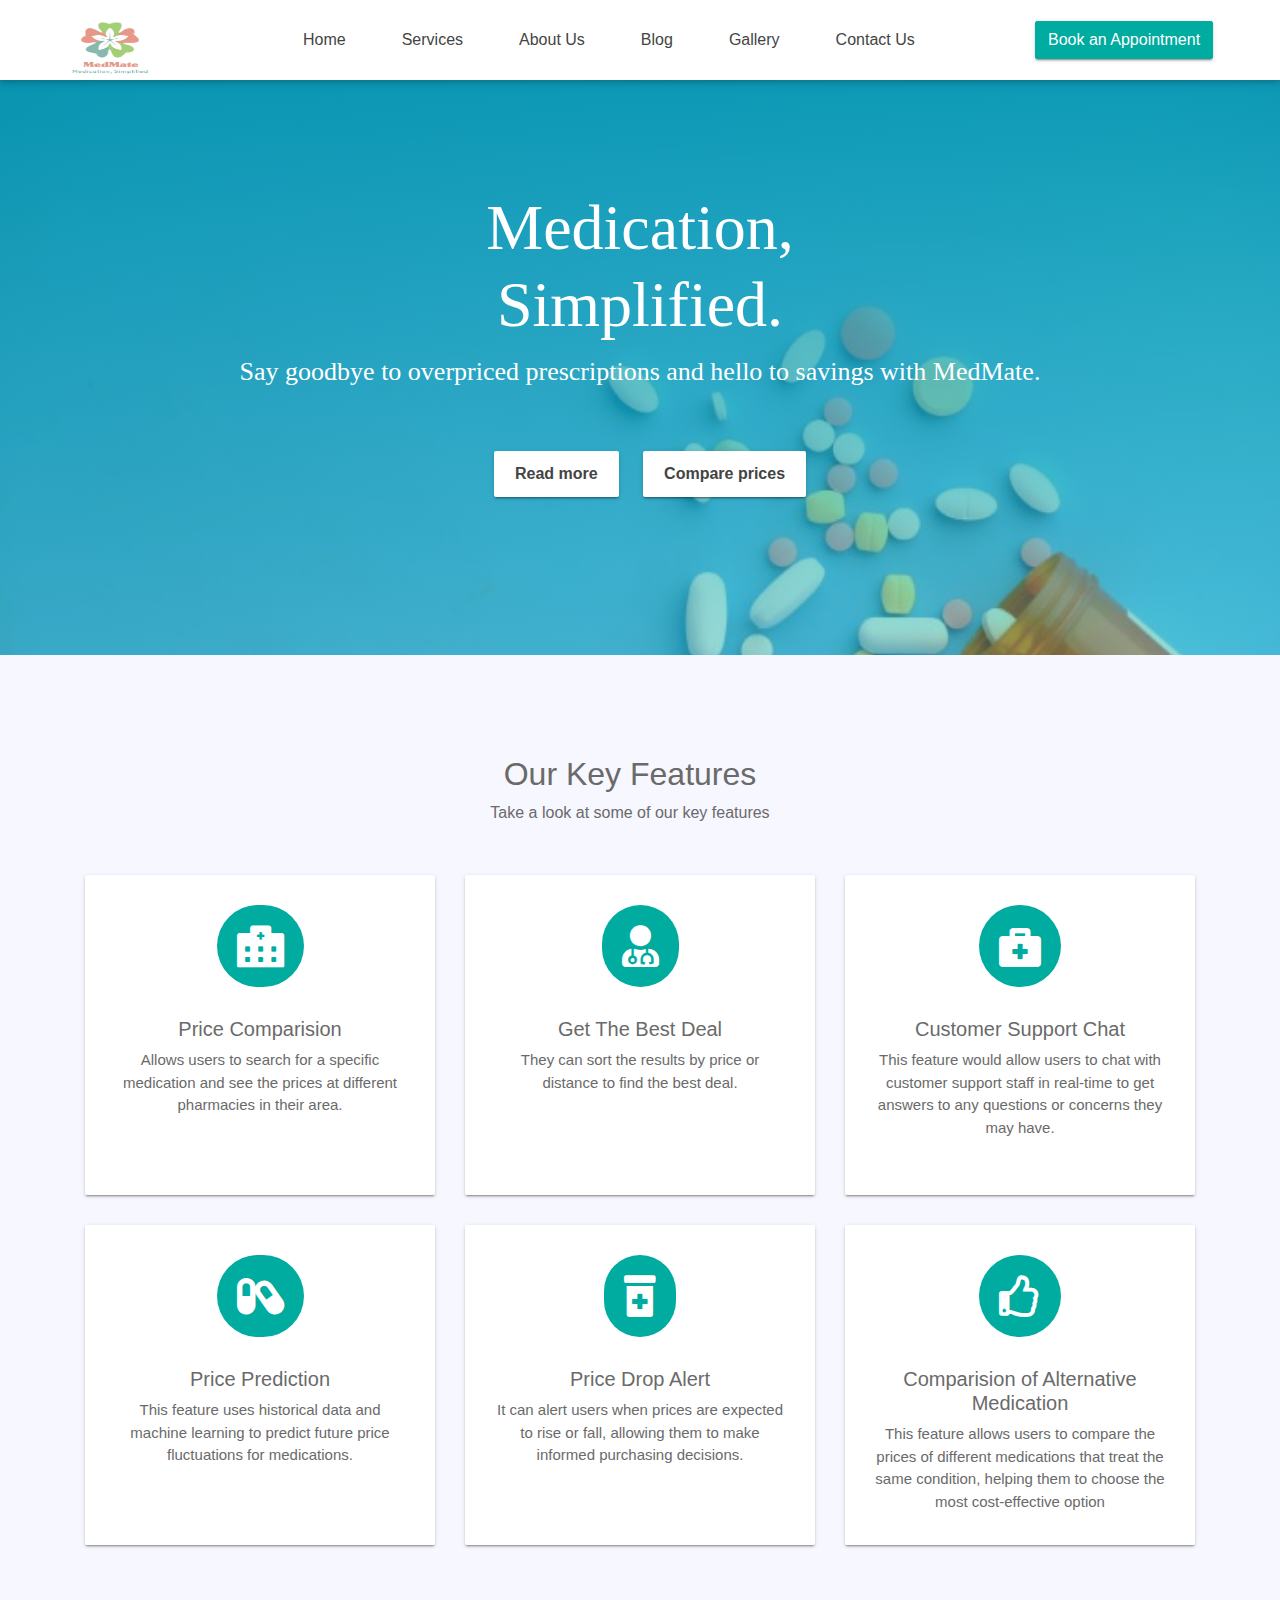
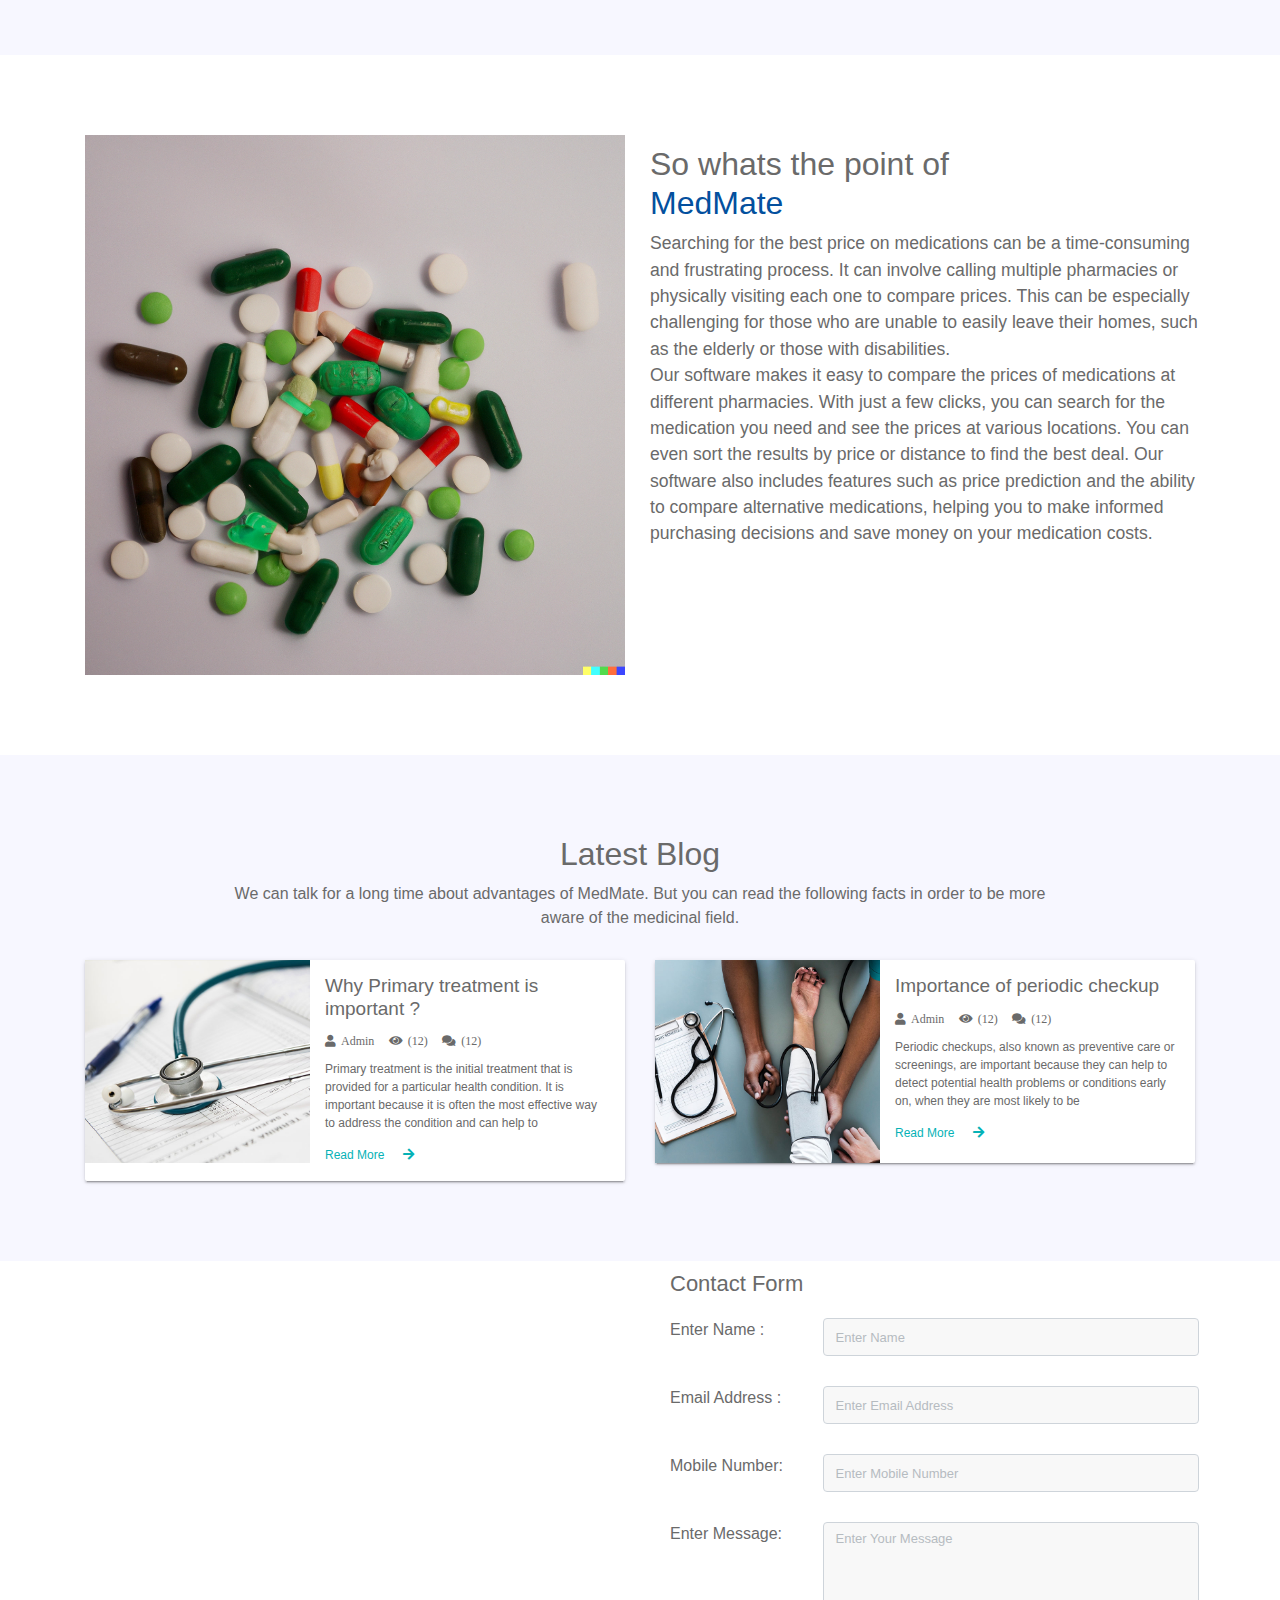
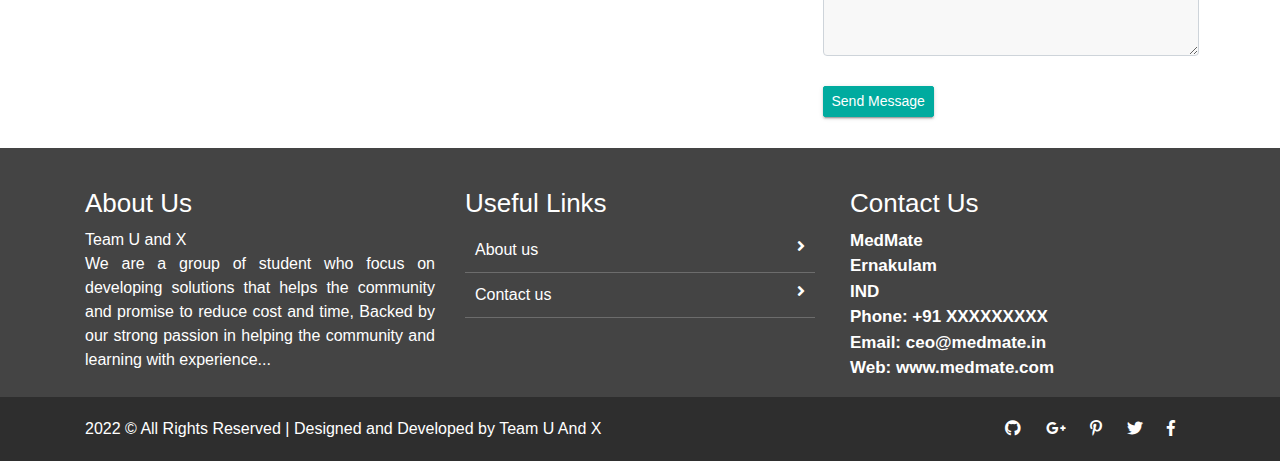
==== commit be7f61bc: "added logo,changed images" ====
--- a/index.html
+++ b/index.html
@@ -5,7 +5,7 @@
     <meta charset="utf-8">
     <meta name="viewport" content="width=device-width, initial-scale=1, shrink-to-fit=no">
     <title> MedMate</title>
-    <link rel="shortcut icon" href="assets\images\title_logo.png" type="image/x-icon">
+    <link rel="shortcut icon" href="assets\images\title_icon.png" type="image/x-icon">
     <link rel="shortcut icon" href="assets/images/fav.jpg">
     <link rel="stylesheet" href="assets/css/bootstrap.min.css">
     <link rel="stylesheet" href="assets/css/fontawsom-all.min.css">
@@ -23,7 +23,7 @@
             <div class="container">
                 <div class="row">
                     <div class="col-lg-2 col-md-3 no-padding col-sm-12 nav-img">
-                        <img src="assets/images/logo.jpg"  id="logo" alt="">
+                        <img src="assets/images/logo.jpg" id="logo" alt="">
                         <a data-toggle="collapse" data-target="#menu" href="#menu"><i
                                 class="fas d-block d-md-none small-menu fa-bars"></i></a>
                     </div>
@@ -38,7 +38,8 @@
                         </ul>
                     </div>
                     <div class="col-sm-2 d-none d-lg-block appoint">
-                        <form action="appointment.html"><button class="btn btn-success">Book an Appointment</button></form>
+                        <form action="appointment.html"><button class="btn btn-success">Book an Appointment</button>
+                        </form>
                     </div>
                 </div>
 
@@ -78,7 +79,7 @@
             </div>
 
             <div class="row">
-                <div class="col-md-4 col-sm-6 "id="card" >
+                <div class="col-md-4 col-sm-6 " id="card">
                     <div class="single-key">
                         <i class="fas fa-hospital-alt"></i>
                         <h5>Price Comparision</h5>
@@ -95,7 +96,7 @@
                     </div>
                 </div>
 
-                <div class="col-md-4 col-sm-6" >
+                <div class="col-md-4 col-sm-6">
                     <div class="single-key">
                         <i class="fas fa-briefcase-medical"></i>
                         <h5>Customer Support Chat</h5>
@@ -149,7 +150,7 @@
         <div class="container">
             <div class="row">
                 <div class="col-lg-6 col-md-12">
-                    <img src="assets/images/why.jpg" alt="">
+                    <img src="assets/images/medicine.png" alt="">
                 </div>
                 <div class="col-lg-6 col-md-12 txtr">
                     <h4>So whats the point of <br>
@@ -178,9 +179,8 @@
     <div id="blog" class="blog">
         <div class="row session-title">
             <h2>Latest Blog</h2>
-            <p>We can talk for a long time about advantages of our Dental clinic before other medical treatment
-                facilities.
-                But you can read the following facts in order to make sure of all pluses of our clinic:</p>
+            <p>We can talk for a long time about advantages of MedMate.
+                But you can read the following facts in order to be more aware of the medicinal field.</p>
         </div>
         <div class="container">
             <div class="row">
@@ -194,8 +194,9 @@
                             <p><i class="fas fa-user"><small>Admin</small></i> <i
                                     class="fas fa-eye"><small>(12)</small></i> <i
                                     class="fas fa-comments"><small>(12)</small></i></p>
-                            <p class="blog-desic">Lorem Ipsum, type lorem then press the shortcut. The default keyboard
-                                shortcut is the same keyboard shortcut is the </p>
+                            <p class="blog-desic">Primary treatment is the initial treatment that is provided for a
+                                particular health condition. It is important because it is often the most effective way
+                                to address the condition and can help to </p>
                             <a href="blog_single.html">Read More <i class="fas fa-arrow-right"></i></a>
                         </div>
                     </div>
@@ -206,12 +207,13 @@
                             <img src="assets/images/blog/blog_02.jpg" alt="">
                         </div>
                         <div class="col-sm-7 blog-content-tab">
-                            <h2>Why Primary treatment is important ?</h2>
+                            <h2>Importance of periodic checkup</h2>
                             <p><i class="fas fa-user"><small>Admin</small></i> <i
                                     class="fas fa-eye"><small>(12)</small></i> <i
                                     class="fas fa-comments"><small>(12)</small></i></p>
-                            <p class="blog-desic">Lorem Ipsum, type lorem then press the shortcut. The default keyboard
-                                shortcut is the same keyboard shortcut is the </p>
+                            <p class="blog-desic">Periodic checkups, also known as preventive care or screenings, are
+                                important because they can help to detect potential health problems or conditions early
+                                on, when they are most likely to be </p>
                             <a href="blog_single.html">Read More <i class="fas fa-arrow-right"></i></a>
                         </div>
                     </div>
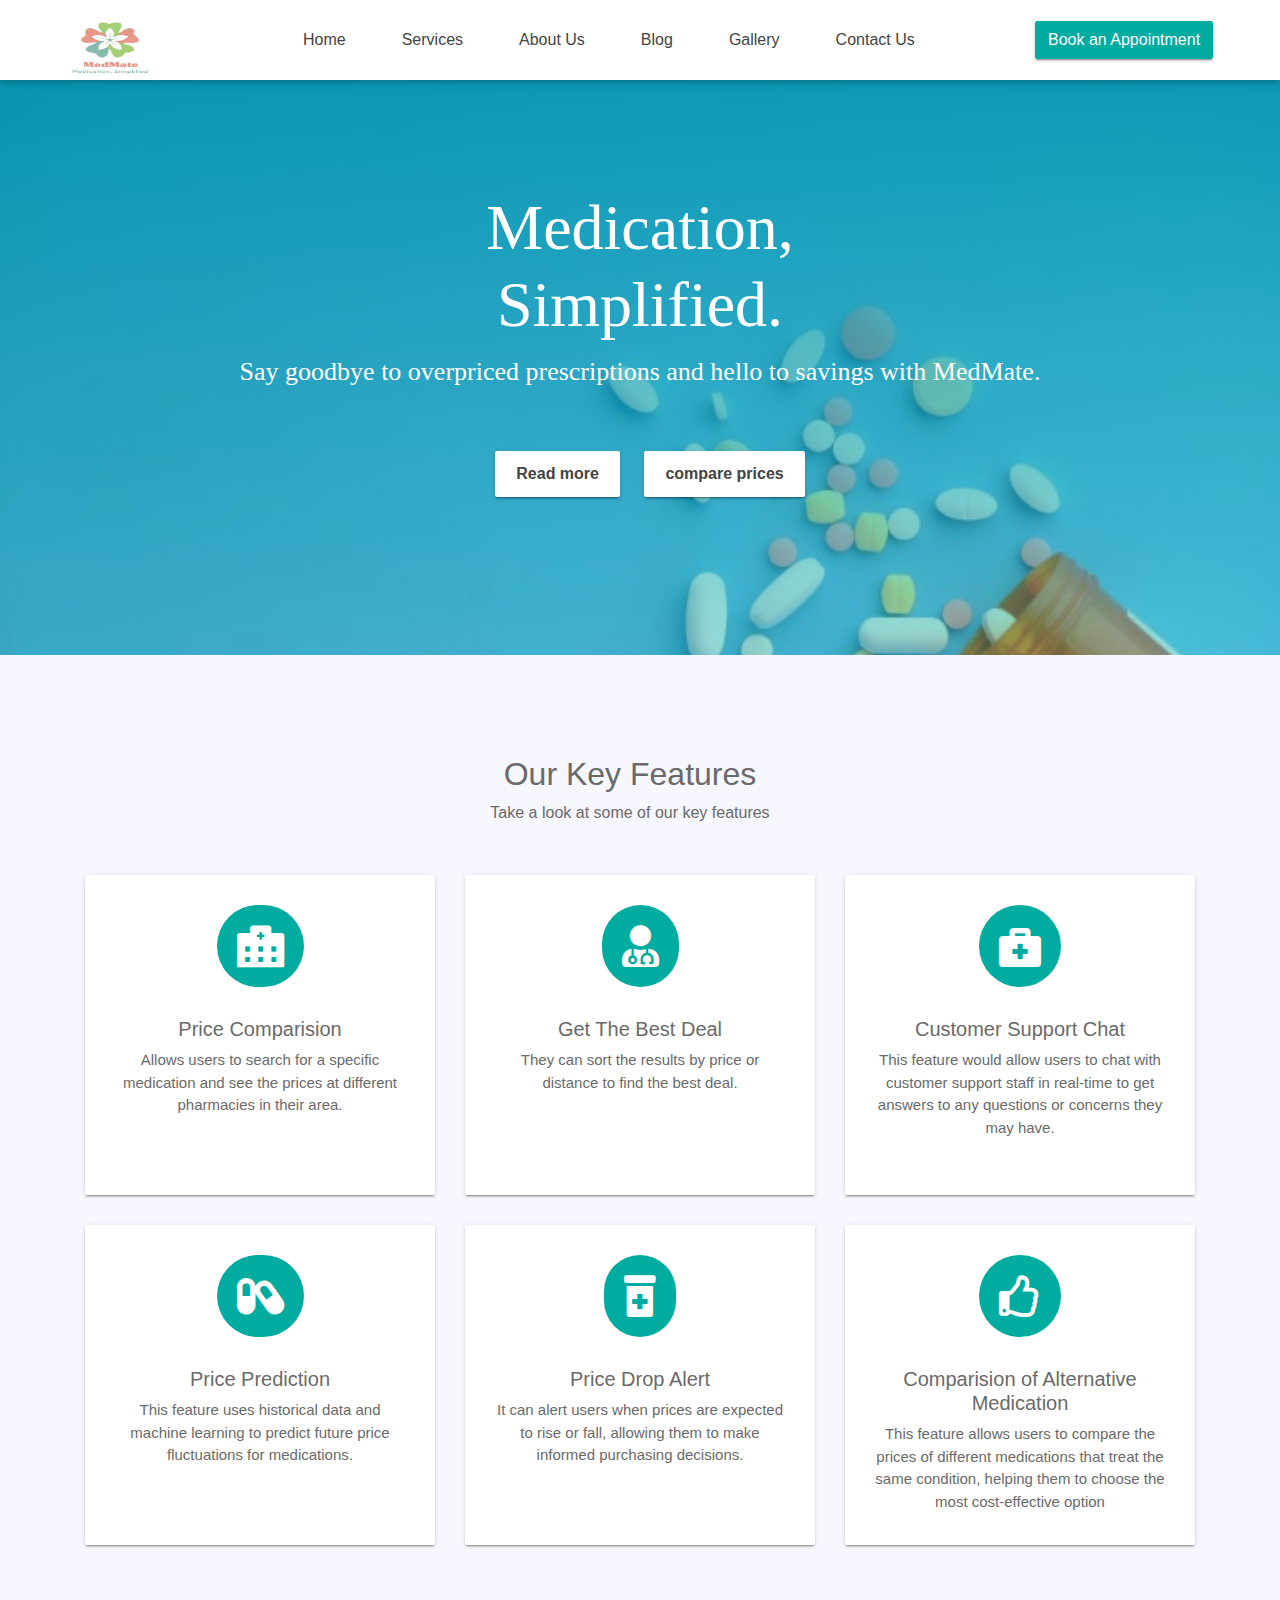
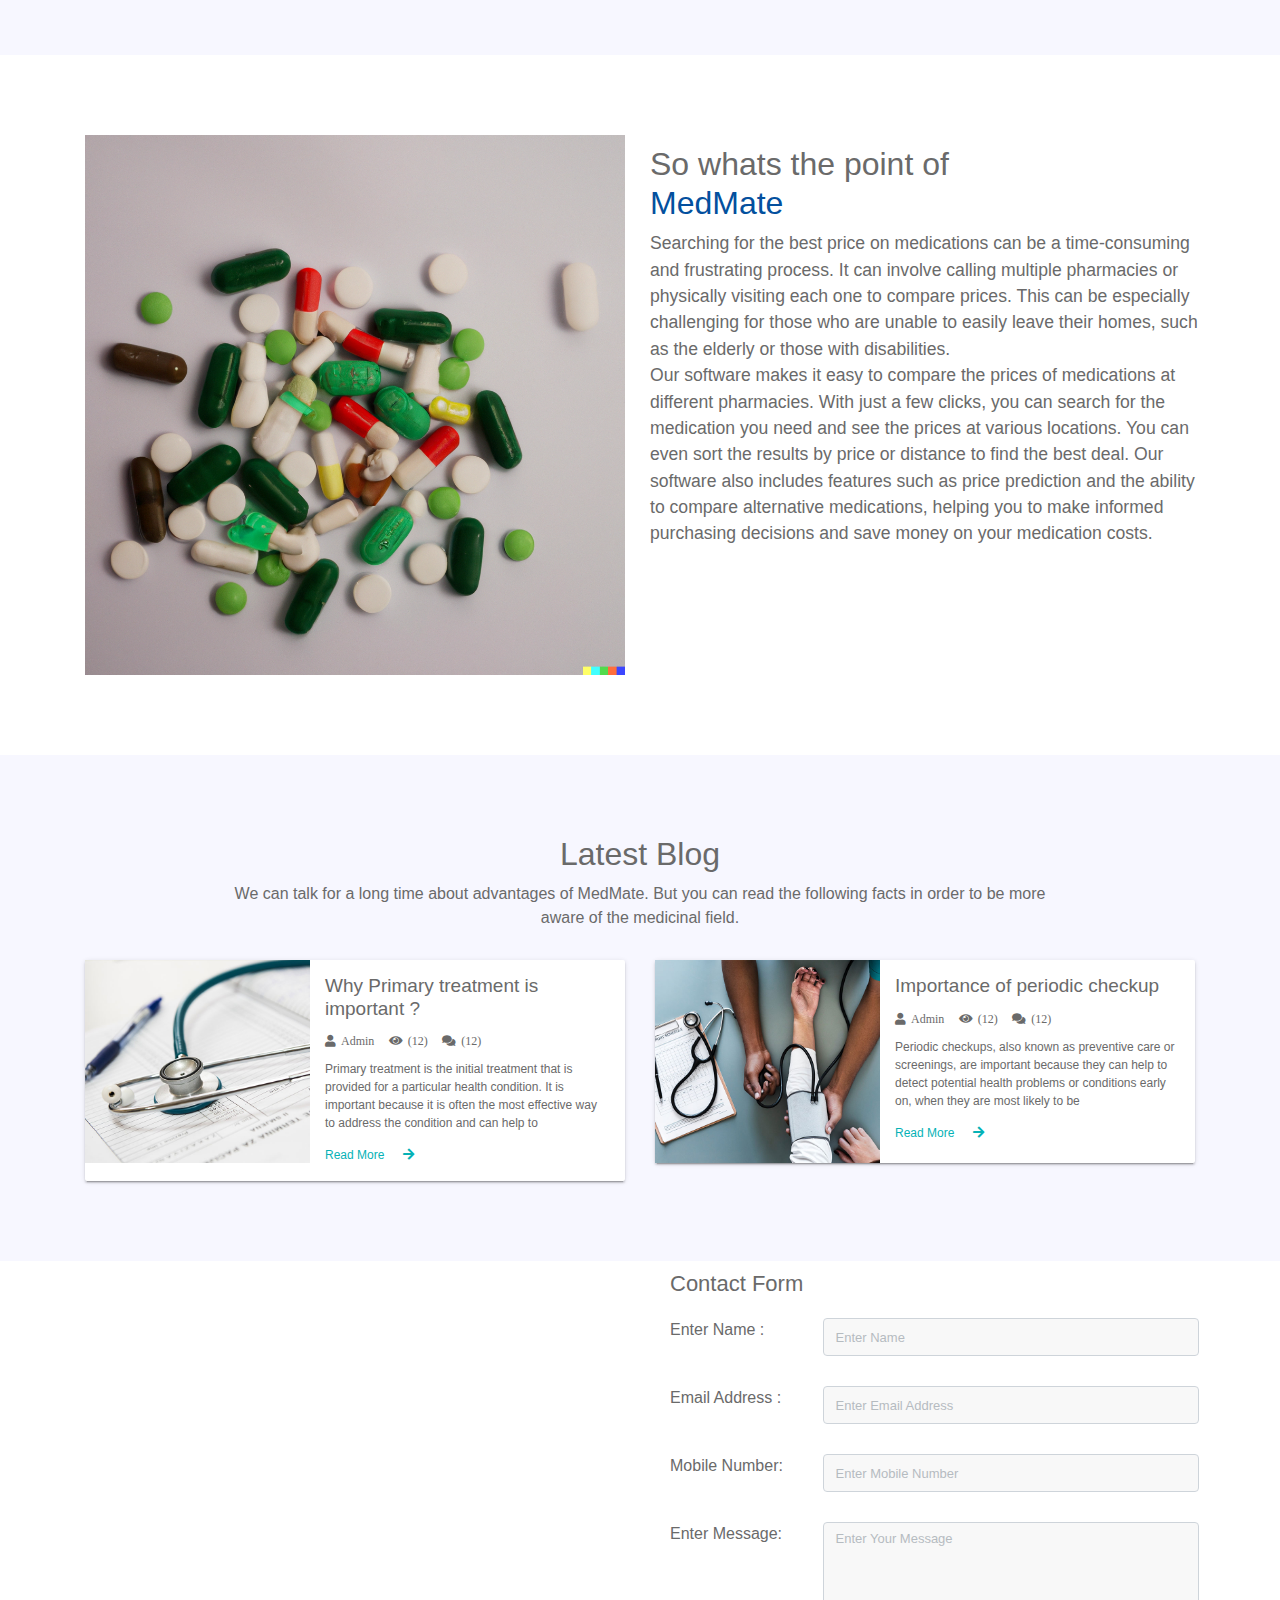
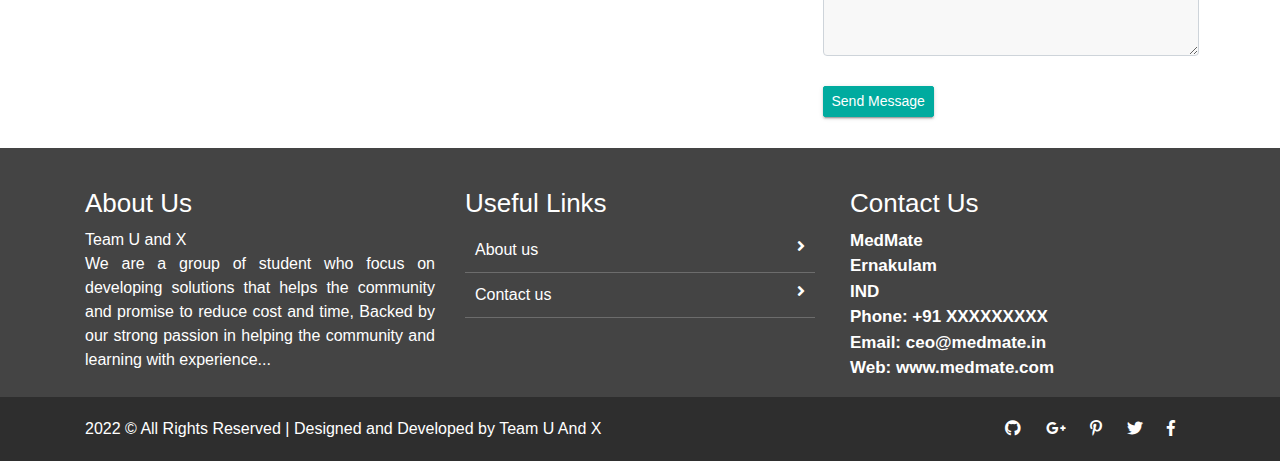
==== commit 0e942ab0: "Added price comparision feature" ====
--- a/index.html
+++ b/index.html
@@ -60,7 +60,7 @@
                         <span class="animated  fadeInLeftBig "></span>
                         <div class="animated fadeInUpBig buttn-row">
                             <div class="btn">Read more</div>
-                            <div class="btn">Compare prices</div>
+                            <div class="btn"><a href="compare.html">compare prices</a></div>
                         </div>
                     </div>
                 </div>
